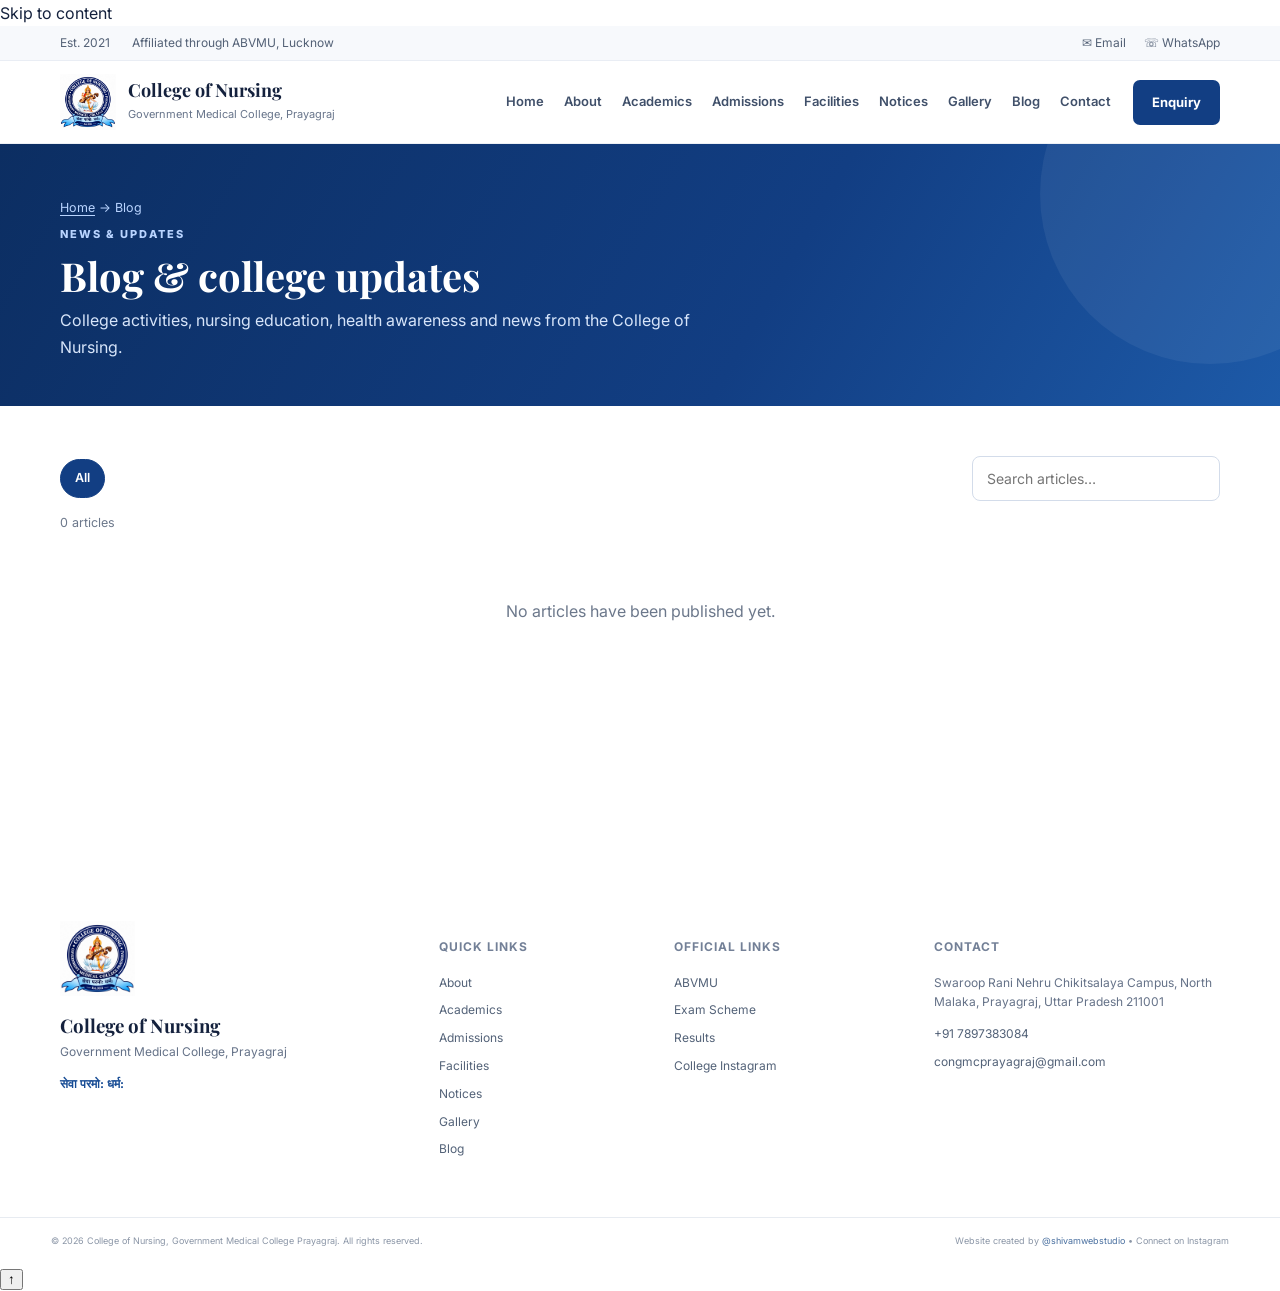
==== blog.html @ e80d95bb "Add files via upload" ====
<!DOCTYPE html>
<html lang="en">
<head>
  <meta charset="UTF-8">
  <meta name="viewport" content="width=device-width, initial-scale=1.0">
  <title>Blog & College Updates | College of Nursing GMC Prayagraj</title>
  <meta name="description" content="College activities, nursing education, health awareness and news from the College of Nursing, Government Medical College Prayagraj.">
  <link rel="canonical" href="https://congmcprayagraj.is-local.org/blog.html">
  <meta name="theme-color" content="#123e83">
  <meta property="og:type" content="website">
  <meta property="og:site_name" content="College of Nursing, Government Medical College Prayagraj">
  <meta property="og:title" content="Blog & College Updates | College of Nursing GMC Prayagraj">
  <meta property="og:description" content="College activities, nursing education, health awareness and news from the College of Nursing, Government Medical College Prayagraj.">
  <meta property="og:url" content="https://congmcprayagraj.is-local.org/blog.html">
  <meta property="og:image" content="https://congmcprayagraj.is-local.org/college-logo.png">
  <link rel="icon" type="image/png" href="college-logo.png">
  <link rel="preconnect" href="https://fonts.googleapis.com">
  <link rel="preconnect" href="https://fonts.gstatic.com" crossorigin>
  <link href="https://fonts.googleapis.com/css2?family=Inter:wght@400;500;600;700&family=Playfair+Display:wght@600;700&display=swap" rel="stylesheet">
  <link rel="stylesheet" href="styles.css">
  <link rel="stylesheet" href="enhance.css">
  <link rel="stylesheet" href="content.css">
</head>
<body>
  <a class="skip-link" href="#main">Skip to content</a>
  <div class="topbar">
    <div class="container topbar-inner">
      <span>Est. 2021</span>
      <span>Affiliated through ABVMU, Lucknow</span>
      <div class="top-actions">
        <a href="mailto:congmcprayagraj@gmail.com">✉ Email</a>
        <a href="https://wa.me/917897383084" target="_blank" rel="noopener">☏ WhatsApp</a>
      </div>
    </div>
  </div>

  <header class="site-header">
    <div class="container nav-wrap">
      <a class="brand" href="index.html">
        <img src="college-logo.png" alt="College of Nursing Government Medical College Prayagraj logo">
        <div>
          <strong>College of Nursing</strong>
          <span>Government Medical College, Prayagraj</span>
        </div>
      </a>
      <button class="menu-toggle" aria-label="Open menu" aria-expanded="false">☰</button>
      <nav class="nav" aria-label="Main navigation">
        <a href="index.html">Home</a>
        <a href="index.html#about">About</a>
        <a href="index.html#academics">Academics</a>
        <a href="index.html#admissions">Admissions</a>
        <a href="index.html#facilities">Facilities</a>
        <a href="notices.html">Notices</a>
        <a href="index.html#gallery">Gallery</a>
        <a href="blog.html" class="is-current" aria-current="page">Blog</a>
        <a href="index.html#contact">Contact</a>
      </nav>
      <a class="btn btn-primary nav-enquiry" href="mailto:congmcprayagraj@gmail.com?subject=Enquiry%20-%20College%20of%20Nursing%20GMC%20Prayagraj">Enquiry</a>
    </div>
  </header>

  <main id="main">
    <section class="page-banner" id="blogBanner">
      <div class="container">
        <div class="crumbs"><a href="index.html">Home</a> → Blog</div>
        <div class="section-kicker">NEWS &amp; UPDATES</div>
        <h1>Blog &amp; college updates</h1>
        <p>College activities, nursing education, health awareness and news from the College of Nursing.</p>
      </div>
    </section>
    <section class="page-main">
      <div class="container" id="blogRoot"><noscript><p>Please enable JavaScript to read the articles.</p></noscript></div>
    </section>
  </main>

  <footer id="contact">
    <div class="container footer-grid">
      <div class="footer-brand">
        <img src="college-logo.png" alt="College logo" loading="lazy">
        <h3>College of Nursing</h3>
        <p>Government Medical College, Prayagraj</p>
        <p class="motto">सेवा परमो: धर्म:</p>
      </div>
      <div><h4>Quick Links</h4><a href="index.html#about">About</a><a href="index.html#academics">Academics</a><a href="index.html#admissions">Admissions</a><a href="index.html#facilities">Facilities</a><a href="notices.html">Notices</a><a href="index.html#gallery">Gallery</a><a href="blog.html">Blog</a></div>
      <div><h4>Official Links</h4><a href="https://abvmuup.edu.in/" target="_blank" rel="noopener">ABVMU</a><a href="https://abvmuup.edu.in/examination_scheme_bscnursing.php" target="_blank" rel="noopener">Exam Scheme</a><a href="https://abvmuup.edu.in/exam-result.php" target="_blank" rel="noopener">Results</a><a href="https://www.instagram.com/college_of_nsg_gmc_prayagraj/" target="_blank" rel="noopener">College Instagram</a></div>
      <div><h4>Contact</h4><p>Swaroop Rani Nehru Chikitsalaya Campus, North Malaka, Prayagraj, Uttar Pradesh 211001</p><a href="tel:+917897383084">+91 7897383084</a><a href="mailto:congmcprayagraj@gmail.com">congmcprayagraj@gmail.com</a></div>
    </div>
    <div class="footer-bottom">
      <div>© 2026 College of Nursing, Government Medical College Prayagraj. All rights reserved.</div>
      <div>Website created by <a href="https://www.instagram.com/shivamwebstudio?fqnt=ZnpvcmoxdWpsdTM3" target="_blank" rel="noopener">@shivamwebstudio</a> • Connect on Instagram</div>
    </div>
  </footer>

  <script src="script.js"></script>
  <script src="enhance.js" defer></script>
  <script src="data/blog.js" defer></script>
  <script src="blog.js" defer></script>
</body>
</html>
---- styles.css ----
*{box-sizing:border-box}html{scroll-behavior:smooth}body{margin:0;font-family:Inter,Arial,sans-serif;color:#14213d;background:#fff;line-height:1.65}a{color:inherit;text-decoration:none}.container{width:min(1160px,92%);margin:auto}.topbar{background:#f7f9fc;border-bottom:1px solid #e9edf4;color:#536176;font-size:12px}.topbar-inner{min-height:34px;display:flex;align-items:center;gap:22px}.top-actions{margin-left:auto;display:flex;gap:18px}.site-header{position:sticky;top:0;z-index:20;background:rgba(255,255,255,.96);backdrop-filter:blur(12px);border-bottom:1px solid #edf0f5}.nav-wrap{min-height:82px;display:flex;align-items:center;gap:22px}.brand{display:flex;align-items:center;gap:12px;min-width:285px}.brand img{width:56px;height:56px;object-fit:contain}.brand strong{display:block;font-family:"Playfair Display",serif;font-size:18px;line-height:1.1}.brand span{display:block;font-size:11px;color:#68758b;margin-top:4px}.nav{display:flex;align-items:center;justify-content:flex-end;gap:20px;flex:1;font-size:13px;font-weight:600;color:#40506a}.nav a{padding:28px 0;border-bottom:2px solid transparent}.nav a:hover{color:#0e4a9b;border-bottom-color:#0e4a9b}.btn{display:inline-flex;align-items:center;justify-content:center;border-radius:7px;padding:11px 18px;font-size:13px;font-weight:700;transition:.2s;border:1px solid transparent}.btn-primary{background:#123e83;color:#fff}.btn-primary:hover{background:#0c2e62;transform:translateY(-1px)}.btn-light{background:#fff;color:#17345f}.btn-outline{border-color:#cad4e3;color:#163d75;background:#fff}.btn-whatsapp{background:#1b8c4b;color:#fff}.menu-toggle{display:none;background:none;border:0;font-size:25px}.hero{height:620px;position:relative;overflow:hidden;background:#102f65}.slide{position:absolute;inset:0;opacity:0;visibility:hidden;transition:opacity .7s ease}.slide.active{opacity:1;visibility:visible}.slide-bg{position:absolute;inset:0;background-position:center;background-size:cover}.bg-one{background:linear-gradient(90deg,rgba(10,32,72,.96),rgba(18,62,131,.68),rgba(10,32,72,.2)),url("https://images.unsplash.com/photo-1584515933487-779824d29309?auto=format&fit=crop&w=1800&q=85")}.bg-two{background:linear-gradient(90deg,rgba(9,31,70,.95),rgba(15,68,117,.65),rgba(9,31,70,.22)),url("https://images.unsplash.com/photo-1576091160399-112ba8d25d1d?auto=format&fit=crop&w=1800&q=85")}.bg-three{background:linear-gradient(90deg,rgba(8,31,69,.97),rgba(20,69,122,.62),rgba(8,31,69,.18)),url("https://images.unsplash.com/photo-1559757175-0eb30cd8c063?auto=format&fit=crop&w=1800&q=85")}.hero-content{height:100%;display:flex;justify-content:center;flex-direction:column;color:#fff;position:relative;z-index:2;padding-right:35%}.eyebrow,.section-kicker,.mini-label{font-size:11px;letter-spacing:2px;font-weight:800;color:#6e91c7}.hero .eyebrow{color:#c8dcff}.hero h1{font-family:"Playfair Display",serif;font-size:58px;line-height:1.08;max-width:780px;margin:15px 0}.hero h1 span{color:#b9d7ff}.hero p{font-size:17px;max-width:650px;color:#edf4ff}.hero-actions{display:flex;gap:12px;margin-top:18px}.slider-btn{position:absolute;z-index:4;top:50%;transform:translateY(-50%);width:44px;height:44px;border-radius:50%;border:1px solid rgba(255,255,255,.45);background:rgba(0,0,0,.15);color:#fff;font-size:30px}.slider-btn.prev{left:22px}.slider-btn.next{right:22px}.slider-dots{position:absolute;z-index:4;bottom:28px;left:50%;transform:translateX(-50%);display:flex;gap:8px}.dot{width:8px;height:8px;border:0;border-radius:50%;background:#fff;opacity:.45}.dot.active{opacity:1;width:25px;border-radius:6px}.quick-links{background:#fff;border-bottom:1px solid #e9edf3;box-shadow:0 5px 22px rgba(18,48,90,.05)}.quick-grid{display:grid;grid-template-columns:repeat(4,1fr)}.quick-grid>a{padding:22px 20px;border-right:1px solid #edf0f5;display:flex;gap:15px;align-items:center}.quick-grid>a:last-child{border:0}.quick-grid span{font-size:12px;color:#7691b8;font-weight:800}.quick-grid b{display:block;font-size:14px}.quick-grid small{display:block;color:#778399;font-size:11px}.quick-grid>a>div{flex:1}.quick-grid>a{color:#233858}.section{padding:92px 0}.section-soft{background:#f7f9fc}.two-col{display:grid;grid-template-columns:1.25fr .75fr;gap:75px;align-items:center}.section h2{font-family:"Playfair Display",serif;font-size:42px;line-height:1.15;margin:10px 0 20px;color:#172e52}.lead{font-size:18px;color:#4c5b72}.stats{display:flex;gap:45px;margin-top:35px}.stats strong{display:block;font-family:"Playfair Display",serif;font-size:28px;color:#123e83}.stats span{font-size:11px;text-transform:uppercase;letter-spacing:1px;color:#7a879b}.about-card{border:1px solid #e0e6ef;border-radius:14px;padding:34px;background:#fff;display:flex;gap:22px;align-items:center;box-shadow:0 18px 50px rgba(28,56,95,.07)}.seal img{width:120px;height:120px;object-fit:contain}.about-card h3{font-family:"Playfair Display",serif;font-size:22px;line-height:1.25;margin:8px 0}.about-card p{margin:0;color:#6c788b}.badge-row{display:flex;gap:8px;margin-top:15px}.badge-row span{font-size:10px;font-weight:800;padding:5px 8px;border-radius:4px;background:#eef4fc;color:#174681}.section-heading{display:flex;align-items:end;justify-content:space-between;gap:25px;margin-bottom:32px}.section-heading h2{margin-bottom:0}.text-link{font-size:13px;font-weight:700;color:#124a97}.vision-grid,.admission-grid{display:grid;grid-template-columns:repeat(2,1fr);gap:22px}.info-card{background:#fff;border:1px solid #e1e7ef;border-radius:10px;padding:28px}.info-card .icon{width:36px;height:36px;border-radius:50%;display:grid;place-items:center;background:#eaf1fb;color:#174a91;font-weight:800}.info-card h3{margin:15px 0 8px;font-family:"Playfair Display",serif;font-size:23px}.info-card p,.info-card li{color:#617087;font-size:14px}.course-card{display:grid;grid-template-columns:130px 1fr auto;align-items:center;gap:25px;border:1px solid #dfe6ef;border-radius:12px;padding:28px;background:#fff}.course-mark{font-family:"Playfair Display",serif;font-size:35px;color:#123e83;font-weight:700;text-align:center;border-right:1px solid #e5eaf1;padding-right:20px}.course-card h3{font-family:"Playfair Display",serif;font-size:25px;margin:5px 0}.course-card p{margin:0;color:#647187;font-size:14px}.faculty-wrap{margin-top:60px}.faculty-grid{display:grid;grid-template-columns:repeat(3,1fr);gap:12px;margin-top:18px}.person{padding:17px;border:1px solid #e3e8ef;background:#fff;border-radius:8px}.person b{display:block;font-size:13px}.person span{display:block;font-size:11px;color:#7b879a;margin-top:3px}.principal-section{background:#eef4fa}.principal-card{display:grid;grid-template-columns:280px 1fr;gap:55px;align-items:center}.principal-photo{text-align:center}.photo-placeholder{height:320px;border-radius:10px;background:linear-gradient(145deg,#dbe6f5,#f8fbff);display:grid;place-items:center;font-family:"Playfair Display",serif;font-size:26px;color:#567096;border:1px solid #d3ddea}.photo-placeholder span{font-family:Inter,sans-serif;font-size:11px;letter-spacing:1px;text-transform:uppercase}.principal-photo>a{font-size:11px;color:#164b94;font-weight:700;display:inline-block;margin-top:12px}.principal-message h2{font-size:31px}.principal-message p{font-size:14px;color:#56647a}.signature{margin-top:24px;border-top:1px solid #d5dce7;padding-top:15px}.signature b,.signature span{display:block}.signature span{font-size:11px;color:#7b879a;margin-top:2px}.facility-grid{display:grid;grid-template-columns:repeat(4,1fr);gap:14px}.facility{padding:25px;border:1px solid #e0e6ef;border-radius:9px;background:#fff}.facility span{font-size:10px;color:#7a91b1;font-weight:800}.facility h3{font-family:"Playfair Display",serif;font-size:21px;margin:10px 0 4px}.facility p{margin:0;color:#66748a;font-size:13px}.notice-board{border-top:1px solid #dce3ed}.notice-board a{display:grid;grid-template-columns:130px 1fr 1fr 30px;gap:15px;align-items:center;padding:19px 0;border-bottom:1px solid #e2e7ee}.notice-board span{font-size:10px;font-weight:800;color:#6b87ad;letter-spacing:1px}.notice-board b{font-size:14px}.notice-board small{color:#78859a}.gallery-grid{display:grid;grid-template-columns:2fr 1fr 1fr;grid-auto-rows:190px;gap:12px}.gallery-placeholder{border-radius:10px;background:linear-gradient(135deg,#dce7f5,#f5f8fc);display:grid;place-items:center;text-align:center;color:#506784;font-weight:700;border:1px solid #dbe3ed}.gallery-placeholder.tall{grid-row:span 2}.gallery-placeholder small{display:block;font-size:10px;font-weight:500}.gallery-note{font-size:11px;color:#7b8799;margin-top:15px}.cta{background:#123e83;color:#fff;padding:55px 0}.cta-inner{display:flex;align-items:center;justify-content:space-between;gap:30px}.cta h2{font-family:"Playfair Display",serif;font-size:35px;margin:7px 0}.cta p{margin:0;color:#d7e5fa}.cta .section-kicker{color:#a9c8f4}.cta-actions{display:flex;gap:10px}.footer-grid{padding:65px 0 50px;display:grid;grid-template-columns:1.4fr .8fr .9fr 1.2fr;gap:45px}.footer-grid h4{font-size:12px;text-transform:uppercase;letter-spacing:1px;color:#738097}.footer-grid>a,.footer-grid div>a{display:block;font-size:12px;color:#536278;margin:8px 0}.footer-brand img{width:75px;height:75px;object-fit:contain}.footer-brand h3{font-family:"Playfair Display",serif;margin:8px 0 0}.footer-brand p{margin:0;font-size:12px;color:#657288}.footer-brand .motto{margin-top:12px;color:#164b94;font-weight:700}.footer-grid div>p{font-size:12px;color:#657288}.footer-bottom{border-top:1px solid #e7ebf1;padding:16px 4%;display:flex;justify-content:space-between;gap:15px;color:#8a95a6;font-size:9px}.footer-bottom a{color:#496f9f}@media(max-width:1050px){.nav{gap:11px}.brand{min-width:240px}.nav-enquiry{display:none}.hero-content{padding-right:20%}}@media(max-width:820px){.topbar-inner{justify-content:space-between}.topbar-inner>span:nth-child(2){display:none}.nav{position:absolute;left:0;right:0;top:82px;background:#fff;border-bottom:1px solid #e5e9ef;display:none;flex-direction:column;align-items:stretch;padding:12px 5%}.nav.open{display:flex}.nav a{padding:12px 0}.menu-toggle{display:block;margin-left:auto}.nav-wrap{position:relative}.two-col,.principal-card{grid-template-columns:1fr;gap:35px}.hero{height:610px}.hero h1{font-size:45px}.hero-content{padding-right:8%}.quick-grid{grid-template-columns:1fr 1fr}.quick-grid>a{border-bottom:1px solid #edf0f5}.vision-grid,.admission-grid{grid-template-columns:1fr}.faculty-grid{grid-template-columns:repeat(2,1fr)}.facility-grid{grid-template-columns:repeat(2,1fr)}.course-card{grid-template-columns:90px 1fr}.course-card .btn{grid-column:1/-1}.footer-grid{grid-template-columns:1fr 1fr}.notice-board a{grid-template-columns:90px 1fr 25px}.notice-board small{display:none}.gallery-grid{grid-template-columns:1fr 1fr}.gallery-placeholder.tall{grid-row:span 1}.cta-inner{display:block}.cta-actions{margin-top:20px}}@media(max-width:560px){.top-actions{display:none}.brand strong{font-size:15px}.brand span{font-size:9px}.hero h1{font-size:36px}.hero p{font-size:14px}.hero-actions{flex-direction:column;align-items:flex-start}.section{padding:65px 0}.section h2{font-size:34px}.quick-grid{grid-template-columns:1fr}.quick-grid>a{border-right:0}.stats{gap:20px;flex-wrap:wrap}.about-card{flex-direction:column;text-align:center}.faculty-grid,.facility-grid,.gallery-grid,.footer-grid{grid-template-columns:1fr}.gallery-placeholder{min-height:150px}.notice-board a{grid-template-columns:1fr 25px}.notice-board span{grid-column:1}.notice-board b{grid-column:1}.notice-board a{position:relative}.notice-board a> :last-child{grid-column:2;grid-row:1/3}.footer-bottom{display:block}.footer-bottom div+div{margin-top:7px}.principal-photo{max-width:280px;margin:auto}}

/* Real college photo gallery */
.real-gallery { align-items: stretch; }
.gallery-card { margin: 0; overflow: hidden; border-radius: 18px; background: #eef3f8; min-height: 220px; box-shadow: 0 10px 30px rgba(17,45,78,.08); }
.gallery-card img { width: 100%; height: 100%; min-height: 220px; object-fit: cover; display: block; transition: transform .45s ease; }
.gallery-card:hover img { transform: scale(1.035); }
.gallery-featured { grid-row: span 2; min-height: 460px; }
.gallery-featured img { min-height: 460px; }
@media (max-width: 760px) { .gallery-featured { grid-row: auto; min-height: 260px; } .gallery-featured img { min-height: 260px; } }
/* =================================
   PREMIUM COLOURFUL CONTAINERS
   ================================= */

/* B.Sc Nursing Programme */
.course-card {
    background: linear-gradient(135deg, #e8f3ff, #f4f8ff);
    border-color: #cbdcf5;
    transition: .3s ease;
}

.course-card:hover {
    box-shadow: 0 12px 30px rgba(18,62,131,.12);
    transform: translateY(-4px);
}

.course-mark {
    color: #174a91;
}

/* Faculty Cards - Individual Colours */

.faculty-grid .person:nth-child(1) {
    background: #e3f2fd;
    border-color: #c5def5;
}

.faculty-grid .person:nth-child(2) {
    background: #f3e8ff;
    border-color: #e3d0f7;
}

.faculty-grid .person:nth-child(3) {
    background: #e4f5e9;
    border-color: #c9e8d2;
}

.faculty-grid .person:nth-child(4) {
    background: #fff0df;
    border-color: #f5dcc0;
}

.faculty-grid .person:nth-child(5) {
    background: #e0f7fa;
    border-color: #c3e9ed;
}

.faculty-grid .person:nth-child(6) {
    background: #fce4ec;
    border-color: #f3cad8;
}

.faculty-grid .person:nth-child(7) {
    background: #ede7f6;
    border-color: #d9cbed;
}

.faculty-grid .person:nth-child(8) {
    background: #fff8df;
    border-color: #f1e6b9;
}

.faculty-grid .person:nth-child(9) {
    background: #e0f2f1;
    border-color: #c5e5e2;
}

/* Faculty Hover Effect */

.faculty-grid .person {
    transition: all .3s ease;
}

.faculty-grid .person:hover {
    transform: translateY(-5px);
    box-shadow: 0 10px 22px rgba(20,50,90,.10);
}

/* Admission Containers */

.admission-grid .info-card:first-child {
    background: linear-gradient(135deg, #e8f3ff, #f3f8ff);
    border-color: #cbdcf5;
}

.admission-grid .info-card:last-child {
    background: linear-gradient(135deg, #fff3df, #fffaf0);
    border-color: #f0dfbd;
}

/* Vision and Mission Containers */

.vision-grid .info-card:first-child {
    background: #eaf4ff;
    border-color: #d0e2f8;
}

.vision-grid .info-card:last-child {
    background: #eaf7ef;
    border-color: #d0e9d8;
}

/* Facilities Containers */

.facility:nth-child(4n+1) {
    background: #eaf4ff;
}

.facility:nth-child(4n+2) {
    background: #f3eaff;
}

.facility:nth-child(4n+3) {
    background: #e8f6ec;
}

.facility:nth-child(4n+4) {
    background: #fff3e4;
}

.facility {
    transition: all .3s ease;
}

.facility:hover {
    transform: translateY(-5px);
    box-shadow: 0 10px 22px rgba(20,50,90,.09);
}

/* About College Container */

.about-card {
    background: linear-gradient(135deg, #edf5ff, #ffffff);
    border-color: #d5e4f5;
}

/* Smooth Card Transitions */

.info-card,
.course-card,
.about-card {
    transition: all .3s ease;
}

.info-card:hover {
    transform: translateY(-4px);
    box-shadow: 0 10px 25px rgba(20,50,90,.08);
}

/* IMAGE LIGHTBOX */

.gallery-card img {
    cursor: zoom-in;
}

.image-lightbox {
    position: fixed;
    inset: 0;
    z-index: 99999;
    background: rgba(0,0,0,.94);
    display: none;
    align-items: center;
    justify-content: center;
    padding: 55px;
}

.image-lightbox.active {
    display: flex;
}

.image-lightbox img {
    max-width: 90%;
    max-height: 85vh;
    object-fit: contain;
    border-radius: 8px;
}

.lightbox-close,
.lightbox-prev,
.lightbox-next {
    position: absolute;
    color: white;
    background: rgba(255,255,255,.15);
    border: none;
    cursor: pointer;
    border-radius: 50%;
    font-size: 28px;
    width: 45px;
    height: 45px;
}

.lightbox-close {
    top: 20px;
    right: 25px;
}

.lightbox-prev {
    left: 20px;
}

.lightbox-next {
    right: 20px;
}

@media(max-width:600px) {
    .image-lightbox {
        padding: 15px;
    }

    .image-lightbox img {
        max-width: 100%;
        max-height: 75vh;
    }
}
/* CLICKABLE FACILITY CARDS */

.facility-trigger {
  width: 100%;
  text-align: left;
  font-family: inherit;
  cursor: pointer;
  transition: .3s ease;
}

.facility-trigger:hover {
  transform: translateY(-6px);
  box-shadow: 0 12px 30px rgba(18,48,90,.12);
}

.facility-trigger small {
  display: block;
  margin-top: 12px;
  color: #174a91;
  font-weight: 700;
  font-size: 11px;
}

/* FACILITY IMAGE POPUP */

.facility-popup {
  display: none;
  position: fixed;
  inset: 0;
  z-index: 9999;
  background: rgba(8,18,38,.88);
  justify-content: center;
  align-items: center;
  padding: 20px;
}

.facility-popup.active {
  display: flex;
}

.facility-popup-content {
  background: white;
  padding: 20px;
  border-radius: 14px;
  width: min(750px, 100%);
  position: relative;
  text-align: center;
}

.facility-popup-content h2 {
  font-family: "Playfair Display", serif;
  color: #172e52;
  margin: 5px 0 18px;
}

.facility-popup-content img {
  width: 100%;
  max-height: 65vh;
  object-fit: contain;
  border-radius: 8px;
}

.popup-close {
  position: absolute;
  right: 12px;
  top: 8px;
  border: none;
  background: #123e83;
  color: white;
  width: 34px;
  height: 34px;
  border-radius: 50%;
  font-size: 25px;
  cursor: pointer;
}
/* Gallery Full Screen Image Viewer */

.gallery-lightbox {
  display: none;
  position: fixed;
  inset: 0;
  z-index: 99999;
  background: rgba(0, 0, 0, 0.94);
  align-items: center;
  justify-content: center;
  padding: 50px 55px;
}

.gallery-lightbox.active {
  display: flex;
}

.gallery-lightbox-content {
  display: flex;
  flex-direction: column;
  align-items: center;
  justify-content: center;
  max-width: 100%;
  max-height: 100%;
}

.gallery-lightbox-content img {
  max-width: 100%;
  max-height: 82vh;
  width: auto;
  height: auto;
  object-fit: contain;
  border-radius: 8px;
}

.gallery-lightbox-close,
.gallery-lightbox-prev,
.gallery-lightbox-next {
  position: absolute;
  border: none;
  background: rgba(255, 255, 255, 0.15);
  color: white;
  cursor: pointer;
  z-index: 2;
  display: flex;
  align-items: center;
  justify-content: center;
}

.gallery-lightbox-close {
  top: 18px;
  right: 22px;
  width: 42px;
  height: 42px;
  border-radius: 50%;
  font-size: 30px;
}

.gallery-lightbox-prev,
.gallery-lightbox-next {
  top: 50%;
  transform: translateY(-50%);
  width: 45px;
  height: 55px;
  border-radius: 8px;
  font-size: 25px;
}

.gallery-lightbox-prev {
  left: 12px;
}

.gallery-lightbox-next {
  right: 12px;
}

.gallery-lightbox-close:hover,
.gallery-lightbox-prev:hover,
.gallery-lightbox-next:hover {
  background: rgba(255, 255, 255, 0.3);
}

.gallery-lightbox-counter {
  color: white;
  font-size: 14px;
  margin-top: 12px;
}

@media (max-width: 600px) {
  .gallery-lightbox {
    padding: 55px 42px;
  }

  .gallery-lightbox-content img {
    max-height: 75vh;
    max-width: 100%;
  }

  .gallery-lightbox-prev,
  .gallery-lightbox-next {
    width: 34px;
    height: 45px;
    font-size: 19px;
  }

  .gallery-lightbox-prev {
    left: 5px;
  }

  .gallery-lightbox-next {
    right: 5px;
  }
}
/* EVENT WISE GALLERY */

.gallery-albums {
  display: grid;
  grid-template-columns: repeat(3, 1fr);
  gap: 22px;
}

.gallery-album-card {
  cursor: pointer;
  overflow: hidden;
  border-radius: 12px;
  background: #fff;
  border: 1px solid #e0e6ef;
  transition: transform 0.3s ease, box-shadow 0.3s ease;
}

.gallery-album-card:hover {
  transform: translateY(-5px);
  box-shadow: 0 12px 28px rgba(0,0,0,0.12);
}

.gallery-album-card img {
  width: 100%;
  height: 210px;
  object-fit: cover;
  display: block;
}

.gallery-album-info {
  padding: 16px;
}

.gallery-album-info h3 {
  margin: 0 0 6px;
  font-size: 18px;
}

.gallery-album-info p {
  margin: 0;
  font-size: 14px;
  opacity: 0.7;
}

.gallery-back {
  margin-bottom: 22px;
}

.gallery-album-view h2 {
  margin-bottom: 22px;
}

.gallery-album-view[hidden] {
  display: none;
}

.gallery-albums[hidden] {
  display: none;
}

.gallery-photos {
  display: grid;
  grid-template-columns: repeat(3, 1fr);
  gap: 18px;
}

.gallery-photo-card {
  overflow: hidden;
  border-radius: 10px;
  cursor: pointer;
}

.gallery-photo-card img {
  width: 100%;
  height: 220px;
  object-fit: cover;
  display: block;
  transition: transform 0.3s ease;
}

.gallery-photo-card:hover img {
  transform: scale(1.04);
}

@media (max-width: 768px) {
  .gallery-albums,
  .gallery-photos {
    grid-template-columns: repeat(2, 1fr);
    gap: 12px;
  }

  .gallery-album-card img,
  .gallery-photo-card img {
    height: 150px;
  }
}

@media (max-width: 420px) {
  .gallery-albums,
  .gallery-photos {
    grid-template-columns: 1fr 1fr;
  }
}
---- content.css ----
/* content.css — Notice Board, Blog, sub-page layout. Loaded after styles.css/enhance.css. */

/* ---- category tints (shared by notices + blog) ---- */
.tint-0{background:#e8f0fb;color:#174a91}.tint-1{background:#efeaf8;color:#4b3a8c}.tint-2{background:#e6f2f4;color:#14606e}
.tint-3{background:#e6f4ea;color:#1d6b3a}.tint-4{background:#fdf1e1;color:#8a5a12}.tint-5{background:#eef1f5;color:#4d5b70}
.nb-cat{display:inline-block;font-size:10px;font-weight:800;letter-spacing:.08em;text-transform:uppercase;padding:5px 9px;border-radius:5px;line-height:1.3}
.nb-badge{display:inline-block;font-size:10px;font-weight:800;letter-spacing:.04em;padding:2px 8px;border-radius:20px;margin-left:8px;vertical-align:middle;line-height:1.6;white-space:nowrap}
.nb-new{background:#1b8c4b;color:#fff}.nb-pin{background:#123e83;color:#fff}.nb-demo{background:#f6c343;color:#4a3500;margin-left:0}

/* ---- notice list ---- */
.nb-list{border-top:1px solid #dce3ed}
.nb-item{display:grid;grid-template-columns:150px 1fr 118px auto;gap:6px 20px;align-items:center;padding:18px 8px;border-bottom:1px solid #e2e7ee;
  transition:background-color .25s ease;animation:nbIn .5s cubic-bezier(.22,.61,.36,1) both;animation-delay:calc(var(--i,0)*55ms)}
.nb-item:hover{background:#f7f9fc}
.nb-item.is-pinned{background:#fbfcfe;box-shadow:inset 3px 0 0 #123e83}
.nb-title{margin:0;font-family:Inter,Arial,sans-serif;font-size:15px;line-height:1.45;font-weight:700;color:#14213d}
.nb-note{margin:2px 0 0;font-size:12.5px;color:#78859a}
.nb-date{font-size:12px;color:#6c788b;white-space:nowrap}
.nb-actions{display:flex;gap:8px;justify-content:flex-end;flex-wrap:wrap}
.nb-btn{display:inline-flex;align-items:center;font-size:12px;font-weight:700;padding:8px 13px;border-radius:7px;border:1px solid #123e83;background:#123e83;color:#fff;
  transition:background-color .2s,color .2s,transform .2s}
.nb-btn:hover{background:#0c2e62;transform:translateY(-1px)}
.nb-btn-ghost{background:#fff;color:#163d75;border-color:#cad4e3}
.nb-btn-ghost:hover{background:#f3f7fd;color:#0c2e62;border-color:#123e83}
.nb-empty{padding:34px 8px;color:#6c788b;text-align:center;grid-column:1/-1}
.nb-more{display:flex;margin:28px auto 0;cursor:pointer}
.nb-more[hidden]{display:none}
.nb-viewall{margin-top:22px;text-align:right}
@keyframes nbIn{from{opacity:0;transform:translateY(10px)}to{opacity:1;transform:none}}

/* ---- filters ---- */
.nb-tools{display:flex;gap:14px 20px;align-items:center;justify-content:space-between;flex-wrap:wrap;margin-bottom:12px}
.chips{display:flex;gap:8px;flex-wrap:wrap}
.chip{font:inherit;font-size:12.5px;font-weight:600;padding:8px 14px;border-radius:999px;border:1px solid #d3dcea;background:#fff;color:#35496a;cursor:pointer;transition:all .2s}
.chip:hover{border-color:#123e83;color:#123e83}
.chip.is-active{background:#123e83;border-color:#123e83;color:#fff}
.nb-search{font:inherit;font-size:14px;padding:10px 14px;border:1px solid #d3dcea;border-radius:8px;min-width:240px;max-width:100%;background:#fff}
.nb-search:focus{outline:2px solid #2f6fd0;outline-offset:1px;border-color:#2f6fd0}
.nb-count{font-size:12.5px;color:#6c788b;margin:6px 0 14px}

/* ---- blog cards ---- */
.blog-grid{display:grid;grid-template-columns:repeat(auto-fill,minmax(290px,1fr));gap:24px}
.blog-card{display:flex;flex-direction:column;background:#fff;border:1px solid #e0e6ef;border-radius:12px;overflow:hidden;box-shadow:0 2px 8px rgba(18,48,90,.06);
  transition:transform .3s cubic-bezier(.22,.61,.36,1),box-shadow .3s,border-color .3s;animation:nbIn .55s cubic-bezier(.22,.61,.36,1) both;animation-delay:calc(var(--i,0)*70ms)}
.blog-media{display:block;aspect-ratio:16/10;overflow:hidden;background:linear-gradient(135deg,#dbe6f5,#f4f8fd)}
.blog-media img{width:100%;height:100%;object-fit:cover;display:block;transition:transform .6s cubic-bezier(.22,.61,.36,1)}
.blog-ph{display:grid;place-items:center;background:linear-gradient(135deg,#123e83,#2a6bc4)}
.blog-ph span{color:rgba(255,255,255,.9);font-family:"Playfair Display",serif;font-size:19px;padding:0 20px;text-align:center}
.blog-body{display:flex;flex-direction:column;gap:9px;padding:18px 20px 20px;flex:1}
.blog-top{display:flex;gap:8px;align-items:center;flex-wrap:wrap}
.blog-title{margin:0;font-family:"Playfair Display",serif;font-size:21px;line-height:1.28;color:#172e52}
.blog-title a:hover{color:#0e4a9b}
.blog-excerpt{margin:0;font-size:14px;color:#56647a}
.blog-meta{margin:0;font-size:12px;color:#7a879b}
.blog-more{align-self:flex-start;margin-top:auto}
@media(hover:hover){
  .blog-card:hover{transform:translateY(-5px);box-shadow:0 14px 32px rgba(18,48,90,.14);border-color:#c5d3e8}
  .blog-card:hover .blog-media img{transform:scale(1.06)}
}

/* ---- sub-page banner ---- */
.page-banner{background:linear-gradient(120deg,#0c2e62,#123e83 60%,#1d5aa8);color:#fff;padding:54px 0 46px;position:relative;overflow:hidden}
.page-banner::after{content:"";position:absolute;right:-100px;top:-120px;width:340px;height:340px;border-radius:50%;background:rgba(255,255,255,.06)}
.page-banner[hidden]{display:none}
.page-banner .section-kicker{color:#b9d4ff}
.page-banner h1{font-family:"Playfair Display",serif;font-size:40px;line-height:1.15;margin:10px 0 8px}
.page-banner p{margin:0;color:#d7e5fa;max-width:640px}
.crumbs{font-size:12.5px;margin-bottom:6px;color:#b9d4ff}.crumbs a{text-decoration:underline;text-underline-offset:3px}
.page-main{padding:50px 0 80px;min-height:50vh}

/* ---- article ---- */
.post{max-width:780px;margin:0 auto}
.post-back{display:inline-block;font-size:13px;font-weight:700;color:#124a97;margin-bottom:18px}
.post-title{font-family:"Playfair Display",serif;font-size:40px;line-height:1.18;margin:14px 0 10px;color:#172e52;text-wrap:balance}
.post-meta{font-size:13px;color:#6c788b;margin:0 0 20px}
.post-demo{background:#fff8e1;border:1px solid #f1d98a;color:#5c4400;border-radius:8px;padding:10px 14px;font-size:13px;margin:0 0 22px}
.post-cover{margin:0 0 28px}.post-cover img{width:100%;max-height:480px;object-fit:cover;border-radius:12px;display:block}
.post-body{font-size:17px;line-height:1.8;color:#2b3a55}
.post-body h2{font-family:"Playfair Display",serif;font-size:26px;margin:34px 0 10px;color:#172e52}
.post-body h3{font-size:19px;margin:26px 0 8px;color:#172e52}
.post-body p{margin:0 0 18px}.post-body ul,.post-body ol{margin:0 0 20px;padding-left:24px}.post-body li{margin:6px 0}
.post-body blockquote{margin:22px 0;padding:6px 20px;border-left:3px solid #123e83;color:#4c5b72;background:#f7f9fc}
.post-fig{margin:24px 0}.post-fig img{width:100%;border-radius:10px;display:block}
.related{margin-top:60px;padding-top:34px;border-top:1px solid #e3e8ef;max-width:none}
.related h2{font-family:"Playfair Display",serif;font-size:26px;margin:0 0 20px;color:#172e52}

/* ---- responsive ---- */
@media(max-width:820px){
  .nb-item{grid-template-columns:1fr;gap:8px;padding:16px 4px}
  .nb-item>.nb-cat{justify-self:start}
  .nb-actions{justify-content:flex-start}
  .nb-search{width:100%}
  .page-banner{padding:40px 0 34px}.page-banner h1{font-size:32px}
  .post-title{font-size:31px}
  .nb-viewall{text-align:left}
}
@media(max-width:560px){
  .blog-grid{grid-template-columns:1fr;gap:18px}
  .post-body{font-size:16px}
  .chip{padding:7px 12px}
}

/* homepage: notices heading links */
.section-links{display:flex;align-items:center;flex-wrap:wrap;gap:4px;white-space:nowrap}
@media(max-width:560px){.section-links{white-space:normal}}
@media(max-width:560px){.section-links span{display:none}.section-links{gap:4px 16px}}
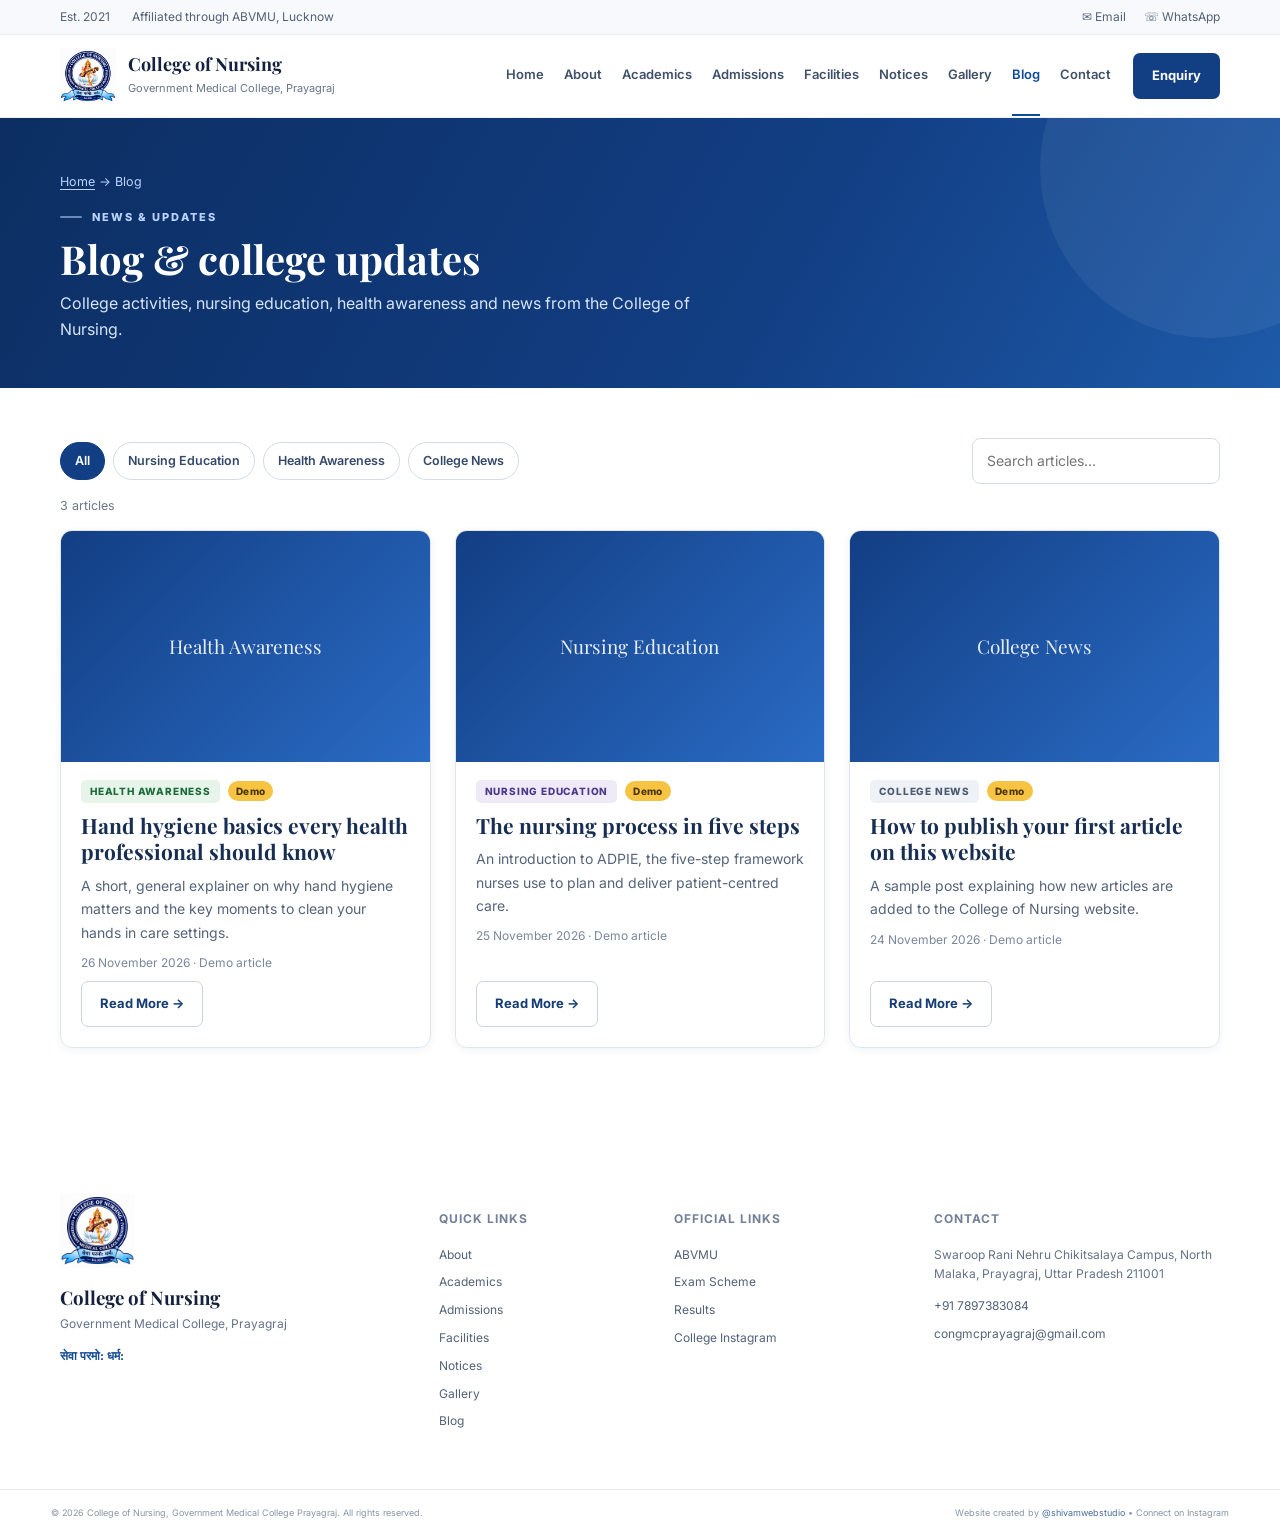
==== commit e8f9fcc5: "Add files via upload" ====
--- a/blog.html
+++ b/blog.html
@@ -51,7 +51,7 @@
         <a href="index.html#admissions">Admissions</a>
         <a href="index.html#facilities">Facilities</a>
         <a href="notices.html">Notices</a>
-        <a href="index.html#gallery">Gallery</a>
+        <a href="gallery.html">Gallery</a>
         <a href="blog.html" class="is-current" aria-current="page">Blog</a>
         <a href="index.html#contact">Contact</a>
       </nav>
@@ -81,7 +81,7 @@
         <p>Government Medical College, Prayagraj</p>
         <p class="motto">सेवा परमो: धर्म:</p>
       </div>
-      <div><h4>Quick Links</h4><a href="index.html#about">About</a><a href="index.html#academics">Academics</a><a href="index.html#admissions">Admissions</a><a href="index.html#facilities">Facilities</a><a href="notices.html">Notices</a><a href="index.html#gallery">Gallery</a><a href="blog.html">Blog</a></div>
+      <div><h4>Quick Links</h4><a href="index.html#about">About</a><a href="index.html#academics">Academics</a><a href="index.html#admissions">Admissions</a><a href="index.html#facilities">Facilities</a><a href="notices.html">Notices</a><a href="gallery.html">Gallery</a><a href="blog.html">Blog</a></div>
       <div><h4>Official Links</h4><a href="https://abvmuup.edu.in/" target="_blank" rel="noopener">ABVMU</a><a href="https://abvmuup.edu.in/examination_scheme_bscnursing.php" target="_blank" rel="noopener">Exam Scheme</a><a href="https://abvmuup.edu.in/exam-result.php" target="_blank" rel="noopener">Results</a><a href="https://www.instagram.com/college_of_nsg_gmc_prayagraj/" target="_blank" rel="noopener">College Instagram</a></div>
       <div><h4>Contact</h4><p>Swaroop Rani Nehru Chikitsalaya Campus, North Malaka, Prayagraj, Uttar Pradesh 211001</p><a href="tel:+917897383084">+91 7897383084</a><a href="mailto:congmcprayagraj@gmail.com">congmcprayagraj@gmail.com</a></div>
     </div>
@@ -93,7 +93,7 @@
 
   <script src="script.js"></script>
   <script src="enhance.js" defer></script>
-  <script src="data/blog.js" defer></script>
+  <script src="data/blog-data.js" defer></script>
   <script src="blog.js" defer></script>
 </body>
 </html>
--- a/styles.css
+++ b/styles.css
@@ -513,3 +513,27 @@
     grid-template-columns: 1fr 1fr;
   }
 }
+/* HERO SLIDER - RESPONSIVE IMAGE FIX */
+
+/* Desktop View */
+.hero-slider .slide {
+    background-size: cover !important;
+    background-position: center center !important;
+    background-repeat: no-repeat !important;
+}
+
+/* Mobile View */
+@media (max-width: 560px) {
+
+    .hero {
+        height: 610px;
+    }
+
+    .hero-slider .slide {
+        background-size: contain !important;
+        background-position: center center !important;
+        background-repeat: no-repeat !important;
+        background-color: #102f65;
+    }
+
+}
--- a/enhance.css
+++ b/enhance.css
@@ -0,0 +1,378 @@
+/* =========================================================
+   enhance.css — Phase 3 visual & motion polish
+   Loaded AFTER styles.css. Additive only: no palette, logo,
+   content or layout changes. Safe to delete to revert.
+   ========================================================= */
+
+:root{
+  --ease:cubic-bezier(.22,.61,.36,1);
+  --navy:#123e83;
+  --shadow-sm:0 2px 8px rgba(18,48,90,.06);
+  --shadow-md:0 12px 30px rgba(18,48,90,.12);
+}
+
+/* ---- Base ---- */
+html{scroll-padding-top:96px}
+body{overflow-x:hidden;-webkit-font-smoothing:antialiased;text-rendering:optimizeLegibility}
+img{max-width:100%}
+:focus-visible{outline:2px solid #2f6fd0;outline-offset:3px;border-radius:4px}
+
+.skip-link{position:absolute;left:-9999px;top:8px;z-index:1000;background:var(--navy);color:#fff;padding:10px 16px;border-radius:6px;font-weight:600}
+.skip-link:focus{left:8px}
+
+/* ---- Typography hierarchy ---- */
+.section h2{letter-spacing:-.01em;text-wrap:balance}
+.section-kicker{display:inline-flex;align-items:center;gap:10px}
+.section-kicker::before{content:"";width:22px;height:2px;background:currentColor;opacity:.55;border-radius:2px}
+.cta .section-kicker::before{opacity:.7}
+.lead{line-height:1.7}
+
+/* ---- Sticky header ---- */
+.site-header{transition:box-shadow .3s var(--ease),background-color .3s var(--ease)}
+.site-header .nav-wrap{transition:min-height .3s var(--ease)}
+.site-header .brand img{transition:width .3s var(--ease),height .3s var(--ease)}
+.site-header.is-scrolled{box-shadow:0 6px 24px rgba(18,48,90,.10);background:rgba(255,255,255,.98)}
+@media(min-width:821px){
+  .site-header.is-scrolled .nav-wrap{min-height:68px}
+  .site-header.is-scrolled .brand img{width:46px;height:46px}
+  .site-header.is-scrolled .nav a{padding-top:22px;padding-bottom:22px}
+}
+.nav a{transition:color .2s ease,border-color .25s ease}
+.nav a.is-current{color:#0e4a9b;border-bottom-color:#0e4a9b}
+
+/* ---- Buttons ---- */
+.btn{transition:background-color .25s var(--ease),color .25s var(--ease),border-color .25s var(--ease),transform .25s var(--ease),box-shadow .25s var(--ease)}
+.btn:hover{transform:translateY(-2px);box-shadow:0 8px 18px rgba(18,48,90,.18)}
+.btn:active{transform:translateY(0);box-shadow:none}
+.btn-light:hover{background:#eef4fc}
+.btn-outline:hover{border-color:var(--navy);background:#f3f7fd}
+.btn-whatsapp:hover{background:#157a40}
+
+/* ---- Hero: legible overlay + softer slide transition ---- */
+.slide{background-size:cover;background-position:center}
+.slide::before{content:"";position:absolute;inset:0;background:linear-gradient(90deg,rgba(10,32,72,.88) 0%,rgba(18,62,131,.55) 48%,rgba(10,32,72,.10) 100%)}
+.slide.active .hero-copy{animation:heroIn .9s var(--ease) both}
+@keyframes heroIn{from{opacity:0;transform:translateY(18px)}to{opacity:1;transform:none}}
+.slider-btn{transition:background-color .25s ease,transform .25s ease;cursor:pointer}
+.slider-btn:hover{background:rgba(255,255,255,.25)}
+.dot{cursor:pointer;padding:0;transition:width .3s var(--ease),opacity .3s ease}
+
+/* ---- Cards ---- */
+.info-card,.person,.course-card,.about-card,.facility,.notice-board a,.quick-grid>a,.gallery-album-card,.gallery-photo-card{
+  transition:transform .3s var(--ease),box-shadow .3s var(--ease),border-color .3s var(--ease),background-color .3s var(--ease)}
+.info-card,.person,.course-card,.facility{box-shadow:var(--shadow-sm)}
+.facility{position:relative;overflow:hidden;font:inherit;color:inherit}
+.facility::after{content:"";position:absolute;left:0;bottom:0;height:3px;width:100%;background:var(--navy);transform:scaleX(0);transform-origin:left;transition:transform .35s var(--ease)}
+.facility small{transition:transform .25s var(--ease)}
+.quick-grid>a:hover{background:#f6f9fd}
+.notice-board a:hover{background:#f7f9fc;padding-left:12px;padding-right:12px}
+
+@media(hover:hover){
+  .info-card:hover,.person:hover,.course-card:hover{transform:translateY(-4px);box-shadow:var(--shadow-md);border-color:#cfd9e8}
+  .about-card:hover{transform:translateY(-3px)}
+  .facility:hover{border-color:#c5d3e8}
+  .facility:hover::after{transform:scaleX(1)}
+  .facility:hover small{transform:translateX(4px)}
+  .gallery-album-card:hover,.gallery-photo-card:hover{box-shadow:var(--shadow-md)}
+}
+
+/* ---- Smooth image zoom ---- */
+.gallery-album-card,.gallery-photo-card,.gallery-card{overflow:hidden}
+.gallery-album-card img,.gallery-photo-card img,.gallery-card img,.principal-photo img{transition:transform .6s var(--ease)}
+@media(hover:hover){
+  .gallery-album-card:hover img{transform:scale(1.06)}
+  .principal-photo img:hover{transform:scale(1.02)}
+}
+.principal-photo{overflow:hidden}
+.principal-photo img{display:block}
+
+/* ---- Section transitions ---- */
+.section-soft,.principal-section{border-top:1px solid #e9eef5;border-bottom:1px solid #e9eef5}
+.cta{position:relative;overflow:hidden}
+.cta::after{content:"";position:absolute;right:-120px;top:-120px;width:340px;height:340px;border-radius:50%;background:rgba(255,255,255,.05);pointer-events:none}
+
+/* ---- Facilities popup polish (behaviour unchanged) ---- */
+.facility-popup{opacity:0;visibility:hidden;display:flex;transition:opacity .3s ease,visibility .3s ease}
+.facility-popup.active{opacity:1;visibility:visible}
+.facility-popup-content{transform:translateY(14px) scale(.98);transition:transform .35s var(--ease);max-height:92vh;overflow:auto}
+.facility-popup.active .facility-popup-content{transform:none}
+
+/* ---- Scroll reveal (only active when JS adds html.js) ---- */
+.js .reveal{opacity:0;transform:translateY(22px);transition:opacity .7s var(--ease),transform .7s var(--ease);transition-delay:var(--d,0s);will-change:opacity,transform}
+.js .reveal.reveal-left{transform:translateX(-22px)}
+.js .reveal.reveal-right{transform:translateX(22px)}
+.js .reveal.is-visible{opacity:1;transform:none;will-change:auto}
+
+/* ---- Scroll to top ---- */
+.to-top{position:fixed;right:18px;bottom:calc(18px + env(safe-area-inset-bottom,0px));width:46px;height:46px;border-radius:50%;border:0;background:var(--navy);color:#fff;font-size:20px;line-height:1;cursor:pointer;box-shadow:0 8px 22px rgba(18,48,90,.3);opacity:0;visibility:hidden;transform:translateY(10px);transition:opacity .3s ease,transform .3s var(--ease),visibility .3s,background-color .2s;z-index:900}
+.to-top.show{opacity:1;visibility:visible;transform:none}
+.to-top:hover{background:#0c2e62}
+
+/* ---- Mobile ---- */
+@media(max-width:820px){
+  .nav{box-shadow:0 14px 24px rgba(18,48,90,.10)}
+  .js .reveal{transform:translateY(14px);transition-duration:.55s}
+  .js .reveal.reveal-left,.js .reveal.reveal-right{transform:translateY(14px)}
+  .facility{padding:20px}
+}
+@media(max-width:560px){
+  .to-top{right:14px;width:42px;height:42px}
+  .section{padding:56px 0}
+}
+
+/* ---- Accessibility: reduced motion ---- */
+@media(prefers-reduced-motion:reduce){
+  html{scroll-behavior:auto}
+  *,*::before,*::after{animation-duration:.001ms!important;animation-iteration-count:1!important;transition-duration:.001ms!important;transition-delay:0s!important}
+  .js .reveal{opacity:1;transform:none}
+}
+
+/* =========================================================
+   Extra polish (added in final pass) — still subtle
+   ========================================================= */
+/* Hero: very slow zoom on the active photo + staggered text */
+.slide{overflow:hidden}
+.slide::after{content:"";position:absolute;inset:0;background:inherit;z-index:0;transform-origin:center}
+.slide::before{z-index:1}
+.slide.active::after{animation:heroZoom 9s ease-out both}
+@keyframes heroZoom{from{transform:scale(1)}to{transform:scale(1.07)}}
+.slide.active .eyebrow{animation:heroIn .8s var(--ease) .05s both}
+.slide.active h1,.slide.active h2{animation:heroIn .8s var(--ease) .18s both}
+.slide.active .hero-copy>p{animation:heroIn .8s var(--ease) .3s both}
+.slide.active .hero-actions{animation:heroIn .8s var(--ease) .42s both}
+.slide.active .hero-copy{animation:none}
+
+/* Section headings: animated accent line */
+.js .section-kicker.reveal::before,.js .section-heading.reveal .section-kicker::before{transform:scaleX(0);transform-origin:left;transition:transform .8s var(--ease) .25s}
+.js .section-heading.reveal.is-visible .section-kicker::before,.js .section-kicker.reveal.is-visible::before{transform:scaleX(1)}
+
+/* Cards: accent line that grows on hover */
+.info-card,.person{position:relative;overflow:hidden}
+.info-card::before,.person::before{content:"";position:absolute;left:0;top:0;height:3px;width:100%;background:linear-gradient(90deg,#123e83,#4f8fe0);transform:scaleX(0);transform-origin:left;transition:transform .4s var(--ease)}
+@media(hover:hover){.info-card:hover::before,.person:hover::before{transform:scaleX(1)}}
+
+/* Quick links, stats, about, principal */
+.quick-grid>a span{transition:transform .3s var(--ease),color .3s}
+@media(hover:hover){.quick-grid>a:hover span{transform:translateX(4px);color:#123e83}}
+.stats strong{background:linear-gradient(135deg,#123e83,#2a6bc4);-webkit-background-clip:text;background-clip:text;color:transparent;-webkit-text-fill-color:transparent}
+.about-card{background:linear-gradient(145deg,#fff,#f4f8fd)}
+.principal-message h2{position:relative}
+.principal-message h2::before{content:"“";position:absolute;left:-6px;top:-46px;font-size:90px;color:#123e83;opacity:.08;font-family:"Playfair Display",serif;line-height:1}
+.section-soft{background:linear-gradient(180deg,#f7f9fc,#f2f6fb)}
+.course-mark{background:linear-gradient(135deg,#123e83,#2a6bc4);-webkit-background-clip:text;background-clip:text;-webkit-text-fill-color:transparent;color:transparent}
+
+/* Footer links */
+.footer-grid div>a{transition:color .2s,transform .2s;display:block}
+@media(hover:hover){.footer-grid div>a:hover{color:#123e83;transform:translateX(3px)}}
+
+@media(prefers-reduced-motion:reduce){
+  .slide.active::after,.slide.active .eyebrow,.slide.active h1,.slide.active h2,.slide.active .hero-copy>p,.slide.active .hero-actions{animation:none}
+}
+
+
+/* =========================================================
+   3D LAYER — intro splash, tilt cards, 3D reveal, logo coin
+   (transform/opacity only; all disabled for reduced motion)
+   ========================================================= */
+
+/* ---------- Intro splash ---------- */
+.intro{display:none}
+html.intro-on .intro{display:grid;position:fixed;inset:0;z-index:99998;place-items:center;overflow:hidden;color:#fff;
+  animation:introFailsafe .4s linear 5s forwards}           /* safety: disappears even if JS fails */
+@keyframes introFailsafe{from{opacity:1;visibility:visible}to{opacity:0;visibility:hidden;pointer-events:none}}
+.intro-bg{position:absolute;inset:0;background:radial-gradient(ellipse at 50% 38%,#1d5aa8 0%,#123e83 38%,#071a3b 100%)}
+.intro-bg::before{content:"";position:absolute;inset:-20%;background:
+  repeating-linear-gradient(90deg,rgba(255,255,255,.045) 0 1px,transparent 1px 64px),
+  repeating-linear-gradient(0deg,rgba(255,255,255,.045) 0 1px,transparent 1px 64px);
+  transform:perspective(600px) rotateX(62deg) translateY(18%);transform-origin:50% 100%;
+  mask-image:linear-gradient(transparent 5%,#000 70%);-webkit-mask-image:linear-gradient(transparent 5%,#000 70%);
+  animation:introGrid 6s linear infinite}
+@keyframes introGrid{to{background-position:64px 64px,64px 64px}}
+.intro-stage{position:relative;display:flex;flex-direction:column;align-items:center;text-align:center;padding:0 18px;perspective:900px;
+  animation:introTilt 3.4s ease-in-out both}
+@keyframes introTilt{0%{transform:rotateY(-9deg) rotateX(4deg)}50%{transform:rotateY(7deg) rotateX(-2deg)}100%{transform:rotateY(0) rotateX(0)}}
+
+.intro-logo{position:relative;width:140px;height:140px;border-radius:50%;background:#fff;display:grid;place-items:center;
+  box-shadow:0 0 0 6px rgba(255,255,255,.12),0 24px 60px rgba(0,0,0,.45);margin-bottom:30px;
+  animation:introLogo 1.1s cubic-bezier(.2,.9,.25,1.15) .1s both}
+.intro-logo img{width:96px;height:96px;object-fit:contain}
+@keyframes introLogo{from{opacity:0;transform:perspective(700px) rotateY(-170deg) scale(.5)}to{opacity:1;transform:perspective(700px) rotateY(0) scale(1)}}
+.intro-ring{position:absolute;inset:-14px;border-radius:50%;border:2px solid transparent;border-top-color:rgba(255,255,255,.75);border-right-color:rgba(255,255,255,.25);
+  animation:introSpin 2.4s linear infinite}
+@keyframes introSpin{to{transform:rotate(360deg)}}
+
+.intro-title{display:flex;flex-wrap:wrap;justify-content:center;gap:0 .5em;font-family:"Playfair Display",Georgia,serif;font-weight:700;
+  font-size:clamp(30px,7.4vw,68px);line-height:1.15;letter-spacing:.05em;max-width:94vw}
+.intro-title .word{display:inline-flex;transform-style:preserve-3d}
+.intro-title .ch{display:inline-block;opacity:0;transform-origin:50% 100%;
+  text-shadow:1px 1px 0 #cfe0fb,2px 2px 0 #9dbbe8,3px 3px 0 #2a64b8,4px 4px 0 #1a4a96,5px 5px 0 #0f3578,6px 8px 14px rgba(0,0,0,.45);
+  animation:introChar .8s cubic-bezier(.2,.8,.2,1) both;animation-delay:calc(.75s + var(--i)*.05s)}
+@keyframes introChar{from{opacity:0;transform:perspective(500px) rotateX(-110deg) translateY(30px) translateZ(-60px)}to{opacity:1;transform:perspective(500px) rotateX(0) translateY(0) translateZ(0)}}
+
+.intro-sub{margin-top:18px;font-size:clamp(12px,2.8vw,17px);letter-spacing:.2em;text-transform:uppercase;color:#cfe0fb;font-weight:500;
+  animation:introRise .8s var(--ease) 2s both}
+.intro-line{width:0;height:2px;margin:18px 0 14px;background:linear-gradient(90deg,transparent,#fff,transparent);animation:introLine 1s var(--ease) 2.1s both}
+@keyframes introLine{to{width:min(320px,70vw)}}
+.intro-motto{font-size:clamp(14px,3.4vw,20px);color:#e6efff;animation:introRise .8s var(--ease) 2.4s both}
+@keyframes introRise{from{opacity:0;transform:translateY(14px)}to{opacity:1;transform:none}}
+
+.intro-skip{position:absolute;right:18px;top:calc(16px + env(safe-area-inset-top,0px));z-index:2;background:rgba(255,255,255,.12);color:#fff;border:1px solid rgba(255,255,255,.35);
+  padding:8px 16px;border-radius:999px;font:600 13px Inter,Arial,sans-serif;cursor:pointer;backdrop-filter:blur(4px);transition:background-color .2s}
+.intro-skip:hover{background:rgba(255,255,255,.25)}
+
+/* exit: curtain lifts away */
+html.intro-on .intro.is-leaving{transform:translateY(-100%);transition:transform .95s cubic-bezier(.7,0,.2,1)}
+html.intro-on .intro.is-leaving .intro-stage{opacity:0;transform:scale(.94) translateY(-30px);transition:opacity .5s ease,transform .8s ease;animation:none}
+
+/* hero text waits for the intro to finish */
+html.intro-on:not(.intro-done) .slide.active::after,
+html.intro-on:not(.intro-done) .slide.active .eyebrow,
+html.intro-on:not(.intro-done) .slide.active h1,
+html.intro-on:not(.intro-done) .slide.active h2,
+html.intro-on:not(.intro-done) .slide.active .hero-copy>p,
+html.intro-on:not(.intro-done) .slide.active .hero-actions{animation-play-state:paused}
+
+@media(max-width:560px){
+  .intro-logo{width:112px;height:112px;margin-bottom:24px}.intro-logo img{width:76px;height:76px}
+  .intro-title{font-size:clamp(26px,8.4vw,40px);text-shadow:none}
+  .intro-title .ch{text-shadow:1px 1px 0 #9dbbe8,2px 2px 0 #2a64b8,3px 3px 0 #1a4a96,4px 6px 10px rgba(0,0,0,.4)}
+}
+
+/* ---------- 3D hero text entrance ---------- */
+@keyframes heroIn{from{opacity:0;transform:perspective(800px) translateY(26px) rotateX(-16deg)}to{opacity:1;transform:none}}
+
+/* ---------- 3D scroll reveal (replaces flat slide-up) ---------- */
+.js .reveal{transform:perspective(900px) translateY(26px) rotateX(9deg);transform-origin:50% 100%}
+.js .reveal.reveal-left{transform:perspective(900px) translateX(-24px) rotateY(8deg)}
+.js .reveal.reveal-right{transform:perspective(900px) translateX(24px) rotateY(-8deg)}
+.js .reveal.is-visible{transform:none}
+@media(max-width:820px){.js .reveal{transform:perspective(900px) translateY(16px) rotateX(5deg)}}
+
+/* ---------- Pointer-follow 3D tilt on cards (mouse only; JS sets --rx/--ry) ---------- */
+.tilt-on{transform:perspective(900px) rotateX(var(--rx,0deg)) rotateY(var(--ry,0deg)) translateY(-5px) scale(1.012)!important;
+  box-shadow:0 22px 44px rgba(18,48,90,.18)!important;transition-duration:.12s!important}
+.tilt-on.tilt-leave{transition-duration:.45s!important}
+
+/* ---------- Header logo flips on hover ---------- */
+.site-header .brand img{transition:width .3s var(--ease),height .3s var(--ease),transform .9s var(--ease);backface-visibility:visible}
+@media(hover:hover){.site-header .brand:hover img{transform:perspective(500px) rotateY(360deg)}}
+
+/* ---------- Floating 3D logo coin in the contact banner ---------- */
+.cta-coin{position:absolute;right:7%;top:50%;width:150px;height:150px;margin-top:-75px;perspective:700px;pointer-events:none;opacity:.95}
+.cta-coin .coin{position:relative;width:100%;height:100%;transform-style:preserve-3d;animation:coinSpin 9s linear infinite paused}
+.cta-coin.is-live .coin{animation-play-state:running}
+.coin-face{position:absolute;inset:0;width:100%;height:100%;object-fit:contain;border-radius:50%;background:#fff;padding:10px;backface-visibility:hidden;-webkit-backface-visibility:hidden;
+  box-shadow:0 18px 40px rgba(0,0,0,.3)}
+.coin-back{transform:rotateY(180deg)}
+@keyframes coinSpin{from{transform:rotateX(8deg) rotateY(0)}to{transform:rotateX(8deg) rotateY(360deg)}}
+@media(max-width:980px){.cta-coin{display:none}}
+
+@media(prefers-reduced-motion:reduce){
+  .intro,.cta-coin .coin{animation:none!important}
+  .cta-coin .coin{transform:rotateX(8deg) rotateY(-14deg)}
+  .tilt-on{transform:none!important}
+}
+
+/* =========================================================
+   MOBILE MENU — 3D slide-in drawer (built by enhance.js)
+   ========================================================= */
+.mm,.mm-backdrop{display:none}
+@media(max-width:820px){
+  .nav{display:none!important}                      /* old plain dropdown retired */
+
+  /* animated hamburger → X */
+  .menu-toggle{display:grid!important;place-items:center;width:46px;height:46px;margin-left:auto;padding:0;border-radius:13px;
+    background:linear-gradient(145deg,#eef4fc,#dde9f9);border:1px solid #cddcf2;box-shadow:0 4px 12px rgba(18,62,131,.12);cursor:pointer;
+    transition:transform .25s var(--ease),box-shadow .25s}
+  .menu-toggle:active{transform:scale(.92)}
+  .menu-toggle .bars{position:relative;display:block;width:20px;height:14px}
+  .menu-toggle .bars i{position:absolute;left:0;height:2px;width:100%;border-radius:2px;background:#123e83;transition:transform .35s var(--ease),opacity .2s,width .3s var(--ease)}
+  .menu-toggle .bars i:nth-child(1){top:0}
+  .menu-toggle .bars i:nth-child(2){top:6px;width:70%}
+  .menu-toggle .bars i:nth-child(3){top:12px}
+  .menu-toggle[aria-expanded="true"] .bars i:nth-child(1){transform:translateY(6px) rotate(45deg)}
+  .menu-toggle[aria-expanded="true"] .bars i:nth-child(2){opacity:0;transform:translateX(10px)}
+  .menu-toggle[aria-expanded="true"] .bars i:nth-child(3){transform:translateY(-6px) rotate(-45deg)}
+
+  body.menu-open{overflow:hidden}
+
+  .mm-backdrop{display:block;position:fixed;inset:0;z-index:1090;background:rgba(6,22,52,.55);backdrop-filter:blur(4px);-webkit-backdrop-filter:blur(4px);
+    opacity:0;visibility:hidden;transition:opacity .45s ease,visibility 0s linear .45s}
+  body.menu-open .mm-backdrop{opacity:1;visibility:visible;transition-delay:0s}
+
+  .mm{display:flex;flex-direction:column;position:fixed;top:0;right:0;z-index:1100;width:min(88vw,380px);height:100vh;height:100dvh;
+    padding:calc(18px + env(safe-area-inset-top,0px)) 18px calc(16px + env(safe-area-inset-bottom,0px));overflow:hidden;color:#fff;
+    background:radial-gradient(120% 70% at 100% 0%,#2a6bc4 0%,transparent 55%),linear-gradient(165deg,#123e83 0%,#0c2e62 55%,#071a3b 100%);
+    border-radius:26px 0 0 26px;box-shadow:-24px 0 60px rgba(0,0,0,.35);
+    transform-origin:100% 50%;transform:perspective(1400px) translateX(104%) rotateY(-32deg);
+    visibility:hidden;transition:transform .7s cubic-bezier(.2,.9,.25,1),visibility 0s linear .7s}
+  body.menu-open .mm{transform:perspective(1400px) translateX(0) rotateY(0);visibility:visible;transition-delay:0s}
+  .mm::before{content:"";position:absolute;inset:0;pointer-events:none;opacity:.5;
+    background:repeating-linear-gradient(0deg,rgba(255,255,255,.035) 0 1px,transparent 1px 44px),repeating-linear-gradient(90deg,rgba(255,255,255,.035) 0 1px,transparent 1px 44px)}
+
+  .mm-head{position:relative;display:flex;align-items:center;gap:12px;padding-bottom:16px;border-bottom:1px solid rgba(255,255,255,.14);
+    opacity:0;transform:translateY(-14px);transition:opacity .5s ease .2s,transform .6s var(--ease) .2s}
+  body.menu-open .mm-head{opacity:1;transform:none}
+  .mm-logo{flex:none;width:52px;height:52px;border-radius:50%;background:#fff;display:grid;place-items:center;box-shadow:0 8px 20px rgba(0,0,0,.3)}
+  .mm-logo img{width:38px;height:38px;object-fit:contain}
+  .mm-title{flex:1;min-width:0;line-height:1.2}
+  .mm-title strong{display:block;font-family:"Playfair Display",serif;font-size:19px}
+  .mm-title span{display:block;font-size:10.5px;letter-spacing:.03em;color:#bcd3f5;margin-top:3px}
+  .mm-close{flex:none;width:40px;height:40px;border-radius:50%;border:1px solid rgba(255,255,255,.3);background:rgba(255,255,255,.1);color:#fff;font-size:22px;line-height:1;cursor:pointer;
+    transition:transform .4s var(--ease),background-color .2s}
+  .mm-close:hover{background:rgba(255,255,255,.2)}
+  body.menu-open .mm-close{animation:mmSpin .7s var(--ease) .25s both}
+  @keyframes mmSpin{from{transform:rotate(-180deg) scale(.4)}to{transform:none}}
+
+  .mm-links{position:relative;flex:1;min-height:0;overflow-y:auto;overscroll-behavior:contain;padding:14px 2px 10px;display:flex;flex-direction:column;gap:8px;perspective:900px;
+    scrollbar-width:none}
+  .mm-links::-webkit-scrollbar{display:none}
+  .mm-link{position:relative;display:flex;align-items:center;gap:13px;padding:10px 12px;border-radius:16px;overflow:hidden;
+    background:rgba(255,255,255,.07);border:1px solid rgba(255,255,255,.1);color:#fff;
+    opacity:0;transform:rotateX(-70deg) translateX(46px);transform-origin:0 50%;
+    transition:opacity .55s ease,transform .7s cubic-bezier(.2,.9,.25,1),background-color .2s,border-color .2s}
+  body.menu-open .mm-link{opacity:1;transform:none;transition-delay:calc(.22s + var(--i)*.055s),calc(.22s + var(--i)*.055s),0s,0s}
+  .mm-link:active{transform:scale(.97) translateZ(0);background:rgba(255,255,255,.16)}
+  .mm-ico{flex:none;width:40px;height:40px;border-radius:12px;display:grid;place-items:center;background:rgba(255,255,255,.12);color:#cfe2ff;transition:transform .35s var(--ease),background-color .2s,color .2s}
+  .mm-ico svg{width:20px;height:20px;fill:none;stroke:currentColor;stroke-width:1.8;stroke-linecap:round;stroke-linejoin:round}
+  .mm-txt{flex:1;min-width:0;line-height:1.25}
+  .mm-txt b{display:block;font-size:15.5px;font-weight:600;letter-spacing:.01em}
+  .mm-txt small{display:block;font-size:11.5px;color:#aec8ee;margin-top:2px;white-space:nowrap;overflow:hidden;text-overflow:ellipsis}
+  .mm-chev{flex:none;font-size:20px;color:#8fb2e6;transition:transform .3s var(--ease)}
+  .mm-link.is-current{background:linear-gradient(100deg,rgba(255,255,255,.22),rgba(255,255,255,.08));border-color:rgba(255,255,255,.3)}
+  .mm-link.is-current::before{content:"";position:absolute;left:0;top:18%;bottom:18%;width:3px;border-radius:0 3px 3px 0;background:#8ec0ff}
+  .mm-link.is-current .mm-ico{background:#fff;color:#123e83}
+  .mm-link::after{content:"";position:absolute;inset:0;background:linear-gradient(110deg,transparent 35%,rgba(255,255,255,.16) 50%,transparent 65%);transform:translateX(-120%)}
+  body.menu-open .mm-link.is-current::after{animation:mmShine 2.8s ease-in-out 1s infinite}
+  @keyframes mmShine{0%{transform:translateX(-120%)}55%,100%{transform:translateX(120%)}}
+
+  .mm-actions{position:relative;display:grid;grid-template-columns:repeat(3,1fr);gap:8px;padding-top:12px;border-top:1px solid rgba(255,255,255,.14);
+    opacity:0;transform:translateY(18px);transition:opacity .5s ease .75s,transform .6s var(--ease) .75s}
+  body.menu-open .mm-actions{opacity:1;transform:none}
+  .mm-act{display:flex;flex-direction:column;align-items:center;gap:5px;padding:11px 4px;border-radius:14px;background:rgba(255,255,255,.1);border:1px solid rgba(255,255,255,.14);
+    font-size:11.5px;font-weight:600;color:#fff;transition:transform .25s var(--ease),background-color .2s}
+  .mm-act svg{width:20px;height:20px;fill:none;stroke:currentColor;stroke-width:1.8;stroke-linecap:round;stroke-linejoin:round}
+  .mm-act.wa{background:#1b8c4b;border-color:#2aa75e}
+  .mm-act:active{transform:scale(.94)}
+  .mm-enquiry{position:relative;display:flex;justify-content:center;margin-top:10px;padding:13px;border-radius:14px;background:#fff;color:#123e83;font-weight:700;font-size:14px;
+    opacity:0;transition:opacity .5s ease .85s,transform .25s var(--ease)}
+  body.menu-open .mm-enquiry{opacity:1}
+  .mm-enquiry:active{transform:scale(.97)}
+  .mm-foot{position:relative;margin-top:12px;text-align:center;font-size:10.5px;line-height:1.5;color:#9fbce8;opacity:0;transition:opacity .5s ease .95s}
+  body.menu-open .mm-foot{opacity:1}
+  .mm-foot em{display:block;font-style:normal;color:#e3eeff;font-size:13px;margin-bottom:3px}
+
+  /* floating 3D logo coin watermark */
+  .mm-coin{position:absolute;right:-34px;bottom:120px;width:150px;height:150px;perspective:600px;opacity:.1;pointer-events:none}
+  .mm-coin .coin{position:relative;width:100%;height:100%;transform-style:preserve-3d;animation:coinSpin 12s linear infinite}
+  .mm-coin img{position:absolute;inset:0;width:100%;height:100%;object-fit:contain;border-radius:50%;background:#fff;padding:10px;backface-visibility:hidden}
+  .mm-coin img+img{transform:rotateY(180deg)}
+}
+@media(max-width:820px) and (max-height:700px){
+  .mm-link{padding:7px 10px}.mm-ico{width:34px;height:34px}.mm-txt small{display:none}
+  .mm-actions,.mm-foot,.mm-coin{display:none}.mm-enquiry{margin-top:6px;padding:10px}
+}
+@media(max-width:820px) and (prefers-reduced-motion:reduce){
+  .mm,.mm-link,.mm-head,.mm-actions,.mm-enquiry,.mm-foot{transition-duration:.001ms!important;transition-delay:0s!important}
+  .mm-coin .coin,.mm-link.is-current::after,.mm-close{animation:none!important}
+}
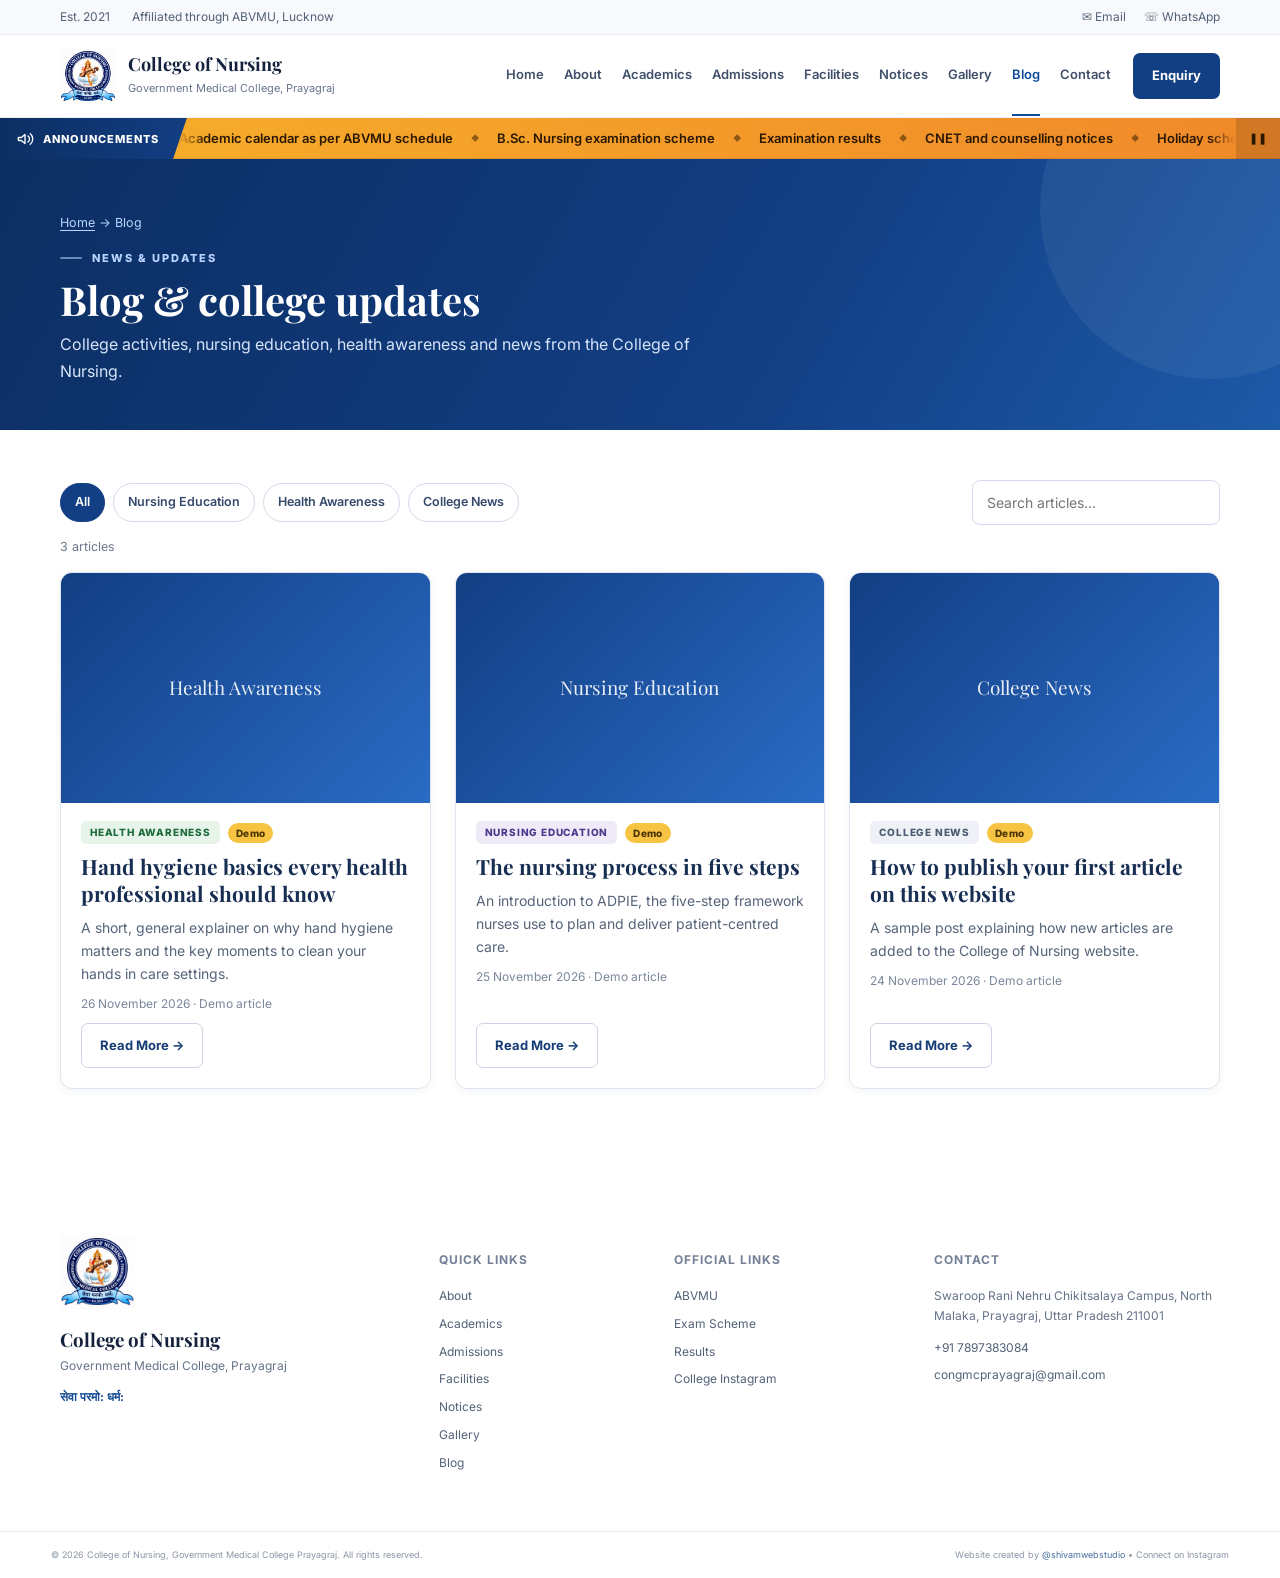
==== commit 6ef07019: "Add files via upload" ====
--- a/blog.html
+++ b/blog.html
@@ -14,6 +14,12 @@
   <meta property="og:url" content="https://congmcprayagraj.is-local.org/blog.html">
   <meta property="og:image" content="https://congmcprayagraj.is-local.org/college-logo.png">
   <link rel="icon" type="image/png" href="college-logo.png">
+  <link rel="manifest" href="manifest.json">
+  <link rel="apple-touch-icon" href="college-logo.png">
+  <meta name="mobile-web-app-capable" content="yes">
+  <meta name="apple-mobile-web-app-capable" content="yes">
+  <meta name="apple-mobile-web-app-title" content="CON GMC Prayagraj">
+  <meta name="apple-mobile-web-app-status-bar-style" content="black-translucent">
   <link rel="preconnect" href="https://fonts.googleapis.com">
   <link rel="preconnect" href="https://fonts.gstatic.com" crossorigin>
   <link href="https://fonts.googleapis.com/css2?family=Inter:wght@400;500;600;700&family=Playfair+Display:wght@600;700&display=swap" rel="stylesheet">
@@ -58,6 +64,11 @@
       <a class="btn btn-primary nav-enquiry" href="mailto:congmcprayagraj@gmail.com?subject=Enquiry%20-%20College%20of%20Nursing%20GMC%20Prayagraj">Enquiry</a>
     </div>
   </header>
+  <div class="ann-bar" id="annBar" role="region" aria-label="Announcements" hidden>
+    <span class="ann-label"><svg viewBox="0 0 24 24" aria-hidden="true"><path d="M3 11v2a1 1 0 001 1h3l5 4V6L7 10H4a1 1 0 00-1 1zM16 8a5 5 0 010 8M19 5a9 9 0 010 14"/></svg><span>Announcements</span></span>
+    <div class="ann-track"><div class="ann-move" id="annMove"></div></div>
+    <button class="ann-btn" id="annPause" type="button" aria-label="Pause announcements" aria-pressed="false">&#10074;&#10074;</button>
+  </div>
 
   <main id="main">
     <section class="page-banner" id="blogBanner">
@@ -93,6 +104,8 @@
 
   <script src="script.js"></script>
   <script src="enhance.js" defer></script>
+  <script src="data/notices-data.js" defer></script>
+  <script src="notices.js" defer></script>
   <script src="data/blog-data.js" defer></script>
   <script src="blog.js" defer></script>
 </body>
--- a/enhance.css
+++ b/enhance.css
@@ -376,3 +376,32 @@
   .mm,.mm-link,.mm-head,.mm-actions,.mm-enquiry,.mm-foot{transition-duration:.001ms!important;transition-delay:0s!important}
   .mm-coin .coin,.mm-link.is-current::after,.mm-close{animation:none!important}
 }
+
+
+/* =========================================================
+   INSTALL APP bar + drawer button
+   ========================================================= */
+.install-bar{position:fixed;left:12px;right:12px;bottom:calc(12px + env(safe-area-inset-bottom,0px));z-index:950;max-width:520px;margin:0 auto;
+  display:flex;align-items:center;gap:12px;padding:12px 12px 12px 14px;border-radius:18px;color:#fff;
+  background:linear-gradient(135deg,#123e83,#0c2e62);box-shadow:0 18px 44px rgba(7,26,59,.45);border:1px solid rgba(255,255,255,.16);
+  opacity:0;transform:perspective(800px) translateY(130%) rotateX(-28deg);transform-origin:50% 100%;
+  transition:opacity .45s ease,transform .7s cubic-bezier(.2,.9,.25,1)}
+.install-bar.show{opacity:1;transform:none}
+.install-bar img{flex:none;width:44px;height:44px;object-fit:contain;background:#fff;border-radius:12px;padding:4px}
+.ib-txt{flex:1;min-width:0;line-height:1.3}
+.ib-txt b{display:block;font-size:14px}
+.ib-txt span{display:block;font-size:11.5px;color:#c4d9f7;margin-top:2px}
+.ib-yes{flex:none;border:0;border-radius:10px;background:#fff;color:#123e83;font:700 13px Inter,Arial,sans-serif;padding:10px 16px;cursor:pointer;transition:transform .2s}
+.ib-yes:active{transform:scale(.95)}
+.ib-no{flex:none;width:30px;height:30px;border-radius:50%;border:0;background:rgba(255,255,255,.14);color:#fff;font-size:18px;line-height:1;cursor:pointer}
+body.has-install-bar .to-top{bottom:calc(92px + env(safe-area-inset-bottom,0px))}
+.mm-install[hidden]{display:none!important}
+@media(max-width:820px){
+  .mm-install{position:relative;display:flex;align-items:center;justify-content:center;gap:9px;width:100%;margin-top:10px;padding:12px;border-radius:14px;cursor:pointer;
+    background:rgba(255,255,255,.12);border:1px dashed rgba(255,255,255,.5);color:#fff;font:600 13.5px Inter,Arial,sans-serif;
+    opacity:0;transition:opacity .5s ease .9s,transform .25s}
+  body.menu-open .mm-install{opacity:1}
+  .mm-install:active{transform:scale(.97)}
+  .mm-install svg{width:19px;height:19px;fill:none;stroke:currentColor;stroke-width:1.8;stroke-linecap:round;stroke-linejoin:round}
+}
+@media(prefers-reduced-motion:reduce){.install-bar{transition-duration:.001ms}}
--- a/content.css
+++ b/content.css
@@ -104,3 +104,117 @@
 .section-links{display:flex;align-items:center;flex-wrap:wrap;gap:4px;white-space:nowrap}
 @media(max-width:560px){.section-links{white-space:normal}}
 @media(max-width:560px){.section-links span{display:none}.section-links{gap:4px 16px}}
+
+/* =========================================================
+   ANNOUNCEMENT BAR — slides right to left
+   ========================================================= */
+.ann-bar{display:flex;align-items:stretch;position:relative;z-index:10;background:linear-gradient(90deg,#f7b02a,#f0892a);color:#2a1700;box-shadow:inset 0 -1px 0 rgba(0,0,0,.1)}
+.ann-bar[hidden]{display:none}
+.ann-label{flex:none;display:flex;align-items:center;gap:9px;padding:0 28px 0 16px;background:linear-gradient(100deg,#0c2e62,#123e83);color:#fff;
+  font-size:11px;font-weight:800;letter-spacing:.09em;text-transform:uppercase;clip-path:polygon(0 0,100% 0,calc(100% - 14px) 100%,0 100%);position:relative;z-index:2}
+.ann-label svg{width:18px;height:18px;fill:none;stroke:currentColor;stroke-width:1.8;stroke-linecap:round;stroke-linejoin:round;transform-origin:30% 70%;animation:annRing 3.2s ease-in-out infinite}
+@keyframes annRing{0%,60%,100%{transform:rotate(0)}66%{transform:rotate(-14deg)}72%{transform:rotate(12deg)}78%{transform:rotate(-8deg)}84%{transform:rotate(5deg)}}
+.ann-track{flex:1;min-width:0;overflow:hidden;position:relative;margin-left:-8px;
+  -webkit-mask-image:linear-gradient(90deg,transparent,#000 28px,#000 calc(100% - 28px),transparent);mask-image:linear-gradient(90deg,transparent,#000 28px,#000 calc(100% - 28px),transparent)}
+.ann-move{display:inline-flex;white-space:nowrap;padding:10px 0;will-change:transform}
+.ann-move.is-running{animation:annScroll var(--dur,40s) linear infinite}
+@keyframes annScroll{from{transform:translateX(0)}to{transform:translateX(calc(-1 * var(--shift,0px)))}}
+.ann-bar.is-paused .ann-move,.ann-track:focus-within .ann-move{animation-play-state:paused}
+@media(hover:hover){.ann-track:hover .ann-move{animation-play-state:paused}}
+.ann-grp{display:inline-flex;align-items:center}
+.ann-item{display:inline-flex;align-items:center;gap:8px;font-size:13px;font-weight:600;color:#2a1700}
+.ann-item:hover{text-decoration:underline}
+.ann-dot{margin:0 18px;font-size:8px;opacity:.5}
+.ann-tag{font-size:9.5px;font-weight:800;letter-spacing:.05em;padding:2px 8px;border-radius:20px;color:#fff}
+.ann-new{background:#1b8c4b}.ann-imp{background:#b3261e}
+.ann-btn{flex:none;width:44px;border:0;background:rgba(0,0,0,.13);color:#2a1700;font-size:11px;cursor:pointer;transition:background-color .2s}
+.ann-btn:hover{background:rgba(0,0,0,.22)}
+.ann-btn[hidden]{display:none}
+.ann-bar.is-static .ann-track{overflow-x:auto;scrollbar-width:none}.ann-bar.is-static .ann-track::-webkit-scrollbar{display:none}
+@media(max-width:480px){.ann-label span{display:none}.ann-label{padding:0 24px 0 14px}}
+
+/* =========================================================
+   NEWS & UPDATES + STUDENT CORNER
+   ========================================================= */
+.nu-grid{display:grid;grid-template-columns:minmax(0,1.55fr) minmax(0,1fr);gap:26px;align-items:start}
+.nu-panel,.sc-panel{background:#fff;border:1px solid #dce5f1;border-radius:14px;overflow:hidden;box-shadow:0 6px 22px rgba(18,48,90,.08)}
+.nu-head{display:flex;align-items:center;justify-content:space-between;gap:12px;padding:13px 16px;background:linear-gradient(100deg,#123e83,#1b5bb0);color:#fff}
+.nu-title-bar{display:inline-flex;align-items:center;gap:9px;font-size:13px;font-weight:800;letter-spacing:.07em;text-transform:uppercase}
+.nu-title-bar svg{width:18px;height:18px;fill:none;stroke:currentColor;stroke-width:1.8;stroke-linecap:round;stroke-linejoin:round}
+.nu-ctrl{display:flex;gap:6px}
+.nu-ctrl button{width:28px;height:28px;border-radius:7px;border:1px solid rgba(255,255,255,.35);background:rgba(255,255,255,.14);color:#fff;font-size:10px;cursor:pointer;transition:background-color .2s,transform .2s}
+.nu-ctrl button:hover{background:rgba(255,255,255,.28)}.nu-ctrl button:active{transform:scale(.9)}
+.nu-ctrl button[hidden]{display:none}
+.nu-view{position:relative;height:340px;overflow:hidden;background:#fff}
+.nu-view::before,.nu-view::after{content:"";position:absolute;left:0;right:0;height:22px;z-index:2;pointer-events:none}
+.nu-view::before{top:0;background:linear-gradient(#fff,rgba(255,255,255,0))}
+.nu-view::after{bottom:0;background:linear-gradient(rgba(255,255,255,0),#fff)}
+.nu-view.is-static{height:auto;max-height:420px;overflow-y:auto}
+.nu-view.is-static::before,.nu-view.is-static::after{display:none}
+.nu-list{will-change:transform}
+.nu-item{display:flex;gap:13px;align-items:flex-start;padding:15px 16px;border-bottom:1px solid #eaf0f7;color:inherit;transition:background-color .2s}
+a.nu-item:hover{background:#f3f8ff}
+.nu-ico{flex:none;width:42px;height:42px;border-radius:11px;display:grid;place-items:center;font-size:11px;font-weight:800;letter-spacing:.02em}
+.nu-txt{flex:1;min-width:0}
+.nu-top{display:flex;flex-wrap:wrap;gap:6px;align-items:center;margin-bottom:5px}
+.nu-cat{font-style:normal;font-size:9.5px;font-weight:800;letter-spacing:.07em;text-transform:uppercase;padding:3px 8px;border-radius:5px}
+.nu-top .nb-badge{margin-left:0}
+.nu-title{display:block;font-size:14px;line-height:1.45;color:#14213d;font-weight:600}
+.nu-meta{display:block;margin-top:3px;font-size:11.5px;color:#7a879b}
+.nu-arrow{flex:none;align-self:center;font-size:22px;color:#8aa6cf;transition:transform .25s}
+a.nu-item:hover .nu-arrow{transform:translateX(4px)}
+.nu-foot{display:block;padding:12px;text-align:center;font-size:13px;font-weight:700;color:#124a97;background:#f5f8fd;border-top:1px solid #e3eaf4;transition:background-color .2s}
+.nu-foot:hover{background:#e9f1fc}
+
+.sc-list{display:flex;flex-direction:column}
+.sc-item{display:flex;align-items:center;gap:13px;padding:11px 16px;border-bottom:1px solid #eef2f8;transition:background-color .2s,padding-left .25s var(--ease,ease)}
+.sc-item:last-child{border-bottom:0}
+.sc-item:hover{background:#f3f8ff;padding-left:21px}
+.sc-ico{flex:none;width:38px;height:38px;border-radius:10px;background:#e8f0fb;color:#174a91;display:grid;place-items:center;transition:transform .45s var(--ease,ease),background-color .25s,color .25s}
+.sc-ico svg,.ic-ico svg{width:19px;height:19px;fill:none;stroke:currentColor;stroke-width:1.8;stroke-linecap:round;stroke-linejoin:round}
+.sc-item:hover .sc-ico{background:#123e83;color:#fff;transform:perspective(300px) rotateY(360deg)}
+.sc-txt{flex:1;min-width:0}.sc-txt b{display:block;font-size:14px;color:#14213d}.sc-txt small{display:block;font-size:11.5px;color:#7a879b;margin-top:1px}
+.sc-arrow{flex:none;color:#9db2d3;font-size:20px}
+
+/* =========================================================
+   INFORMATION CENTRE
+   ========================================================= */
+.ic-grid{display:grid;grid-template-columns:repeat(3,minmax(0,1fr));gap:18px}
+.ic-box{display:flex;flex-direction:column;align-items:center;justify-content:center;gap:14px;padding:30px 12px;background:#fff;border:1px solid #e0e6ef;border-radius:14px;text-align:center;
+  box-shadow:0 2px 8px rgba(18,48,90,.05);transition:transform .3s var(--ease,ease),box-shadow .3s,border-color .3s}
+.ic-ico{width:54px;height:54px;border-radius:16px;display:grid;place-items:center;background:linear-gradient(135deg,#e8f0fb,#d4e3f8);color:#123e83;
+  transition:transform .6s var(--ease,ease),background .3s,color .3s}
+.ic-ico svg{width:25px;height:25px}
+.ic-label{font-size:12.5px;font-weight:700;letter-spacing:.05em;text-transform:uppercase;color:#1e3355;line-height:1.35}
+@media(hover:hover){.ic-box:hover{transform:translateY(-5px);box-shadow:0 16px 34px rgba(18,48,90,.14);border-color:#c5d3e8}
+  .ic-box:hover .ic-ico{background:linear-gradient(135deg,#123e83,#2a6bc4);color:#fff;transform:perspective(400px) rotateY(360deg)}}
+
+/* =========================================================
+   COLLEGE LEADERSHIP
+   ========================================================= */
+.leadership{margin:0 0 60px}
+.leadership h3{font-family:"Playfair Display",serif;font-size:28px;margin:8px 0 28px;color:#172e52}
+.lead-grid{display:grid;grid-template-columns:repeat(2,minmax(0,1fr));gap:24px;max-width:880px}
+.lead-card{position:relative;overflow:hidden;text-align:center;padding:32px 22px 28px;background:linear-gradient(170deg,#fff,#f4f8fe);border:1px solid #dbe5f3;border-radius:18px;
+  box-shadow:0 8px 26px rgba(18,48,90,.08);transition:transform .3s var(--ease,ease),box-shadow .3s}
+.lead-card::before{content:"";position:absolute;left:0;top:0;right:0;height:4px;background:linear-gradient(90deg,#123e83,#5fa0ee)}
+.lead-photo{width:136px;height:136px;margin:0 auto 18px;border-radius:50%;padding:4px;background:linear-gradient(135deg,#123e83,#5fa0ee);box-shadow:0 12px 28px rgba(18,62,131,.28)}
+.lead-photo img{display:block;width:100%;height:100%;object-fit:cover;object-position:50% 20%;border-radius:50%;border:3px solid #fff;background:#fff}
+.lead-initials{display:grid;place-items:center;color:#fff;font:700 40px "Playfair Display",serif;letter-spacing:.04em}
+.lead-card h4{font-family:"Playfair Display",serif;font-size:22px;line-height:1.3;margin:0 0 12px;color:#172e52}
+.lead-role{display:inline-block;font-size:12px;font-weight:700;letter-spacing:.05em;padding:6px 16px;border-radius:999px;background:#eaf2fd;color:#174a91;border:1px solid #cfe0f7}
+.lead-org{margin:14px 0 0;font-size:12.5px;line-height:1.5;color:#6c788b}
+.lead-actions{margin-top:18px;display:flex;gap:10px;justify-content:center}
+.lead-btn{display:inline-block;padding:9px 24px;border-radius:999px;background:#123e83;color:#fff;font-size:12.5px;font-weight:700;transition:background-color .25s,transform .25s}
+.lead-btn:hover{background:#0c2e62;transform:translateY(-2px)}
+
+/* ---- responsive ---- */
+@media(max-width:900px){.nu-grid{grid-template-columns:1fr}}
+@media(max-width:700px){.lead-grid{grid-template-columns:1fr;max-width:420px;margin:0 auto}.leadership h3{font-size:24px}}
+@media(max-width:560px){
+  .ic-grid{gap:9px}
+  .ic-box{padding:18px 6px;gap:10px;border-radius:12px}
+  .ic-ico{width:44px;height:44px;border-radius:13px}.ic-ico svg{width:21px;height:21px}
+  .ic-label{font-size:9.5px;letter-spacing:.03em}
+  .nu-view{height:310px}
+}
